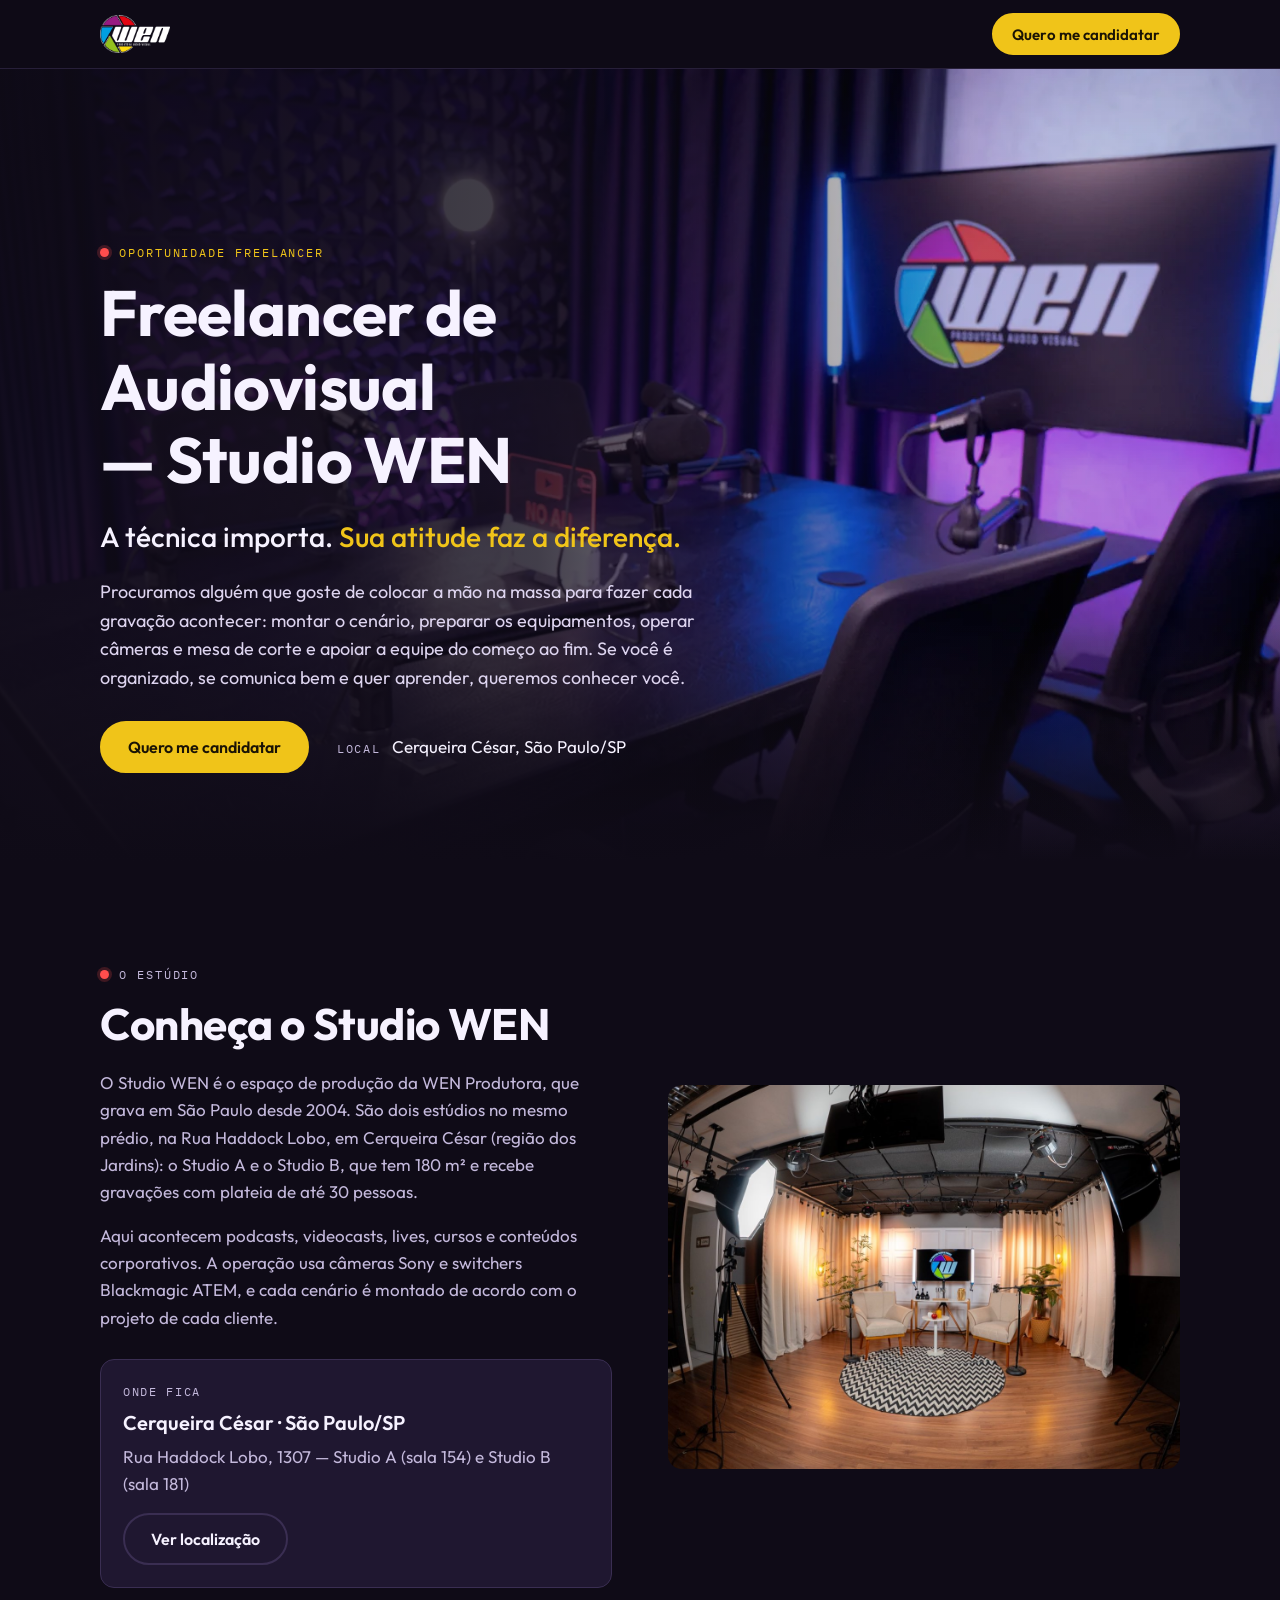
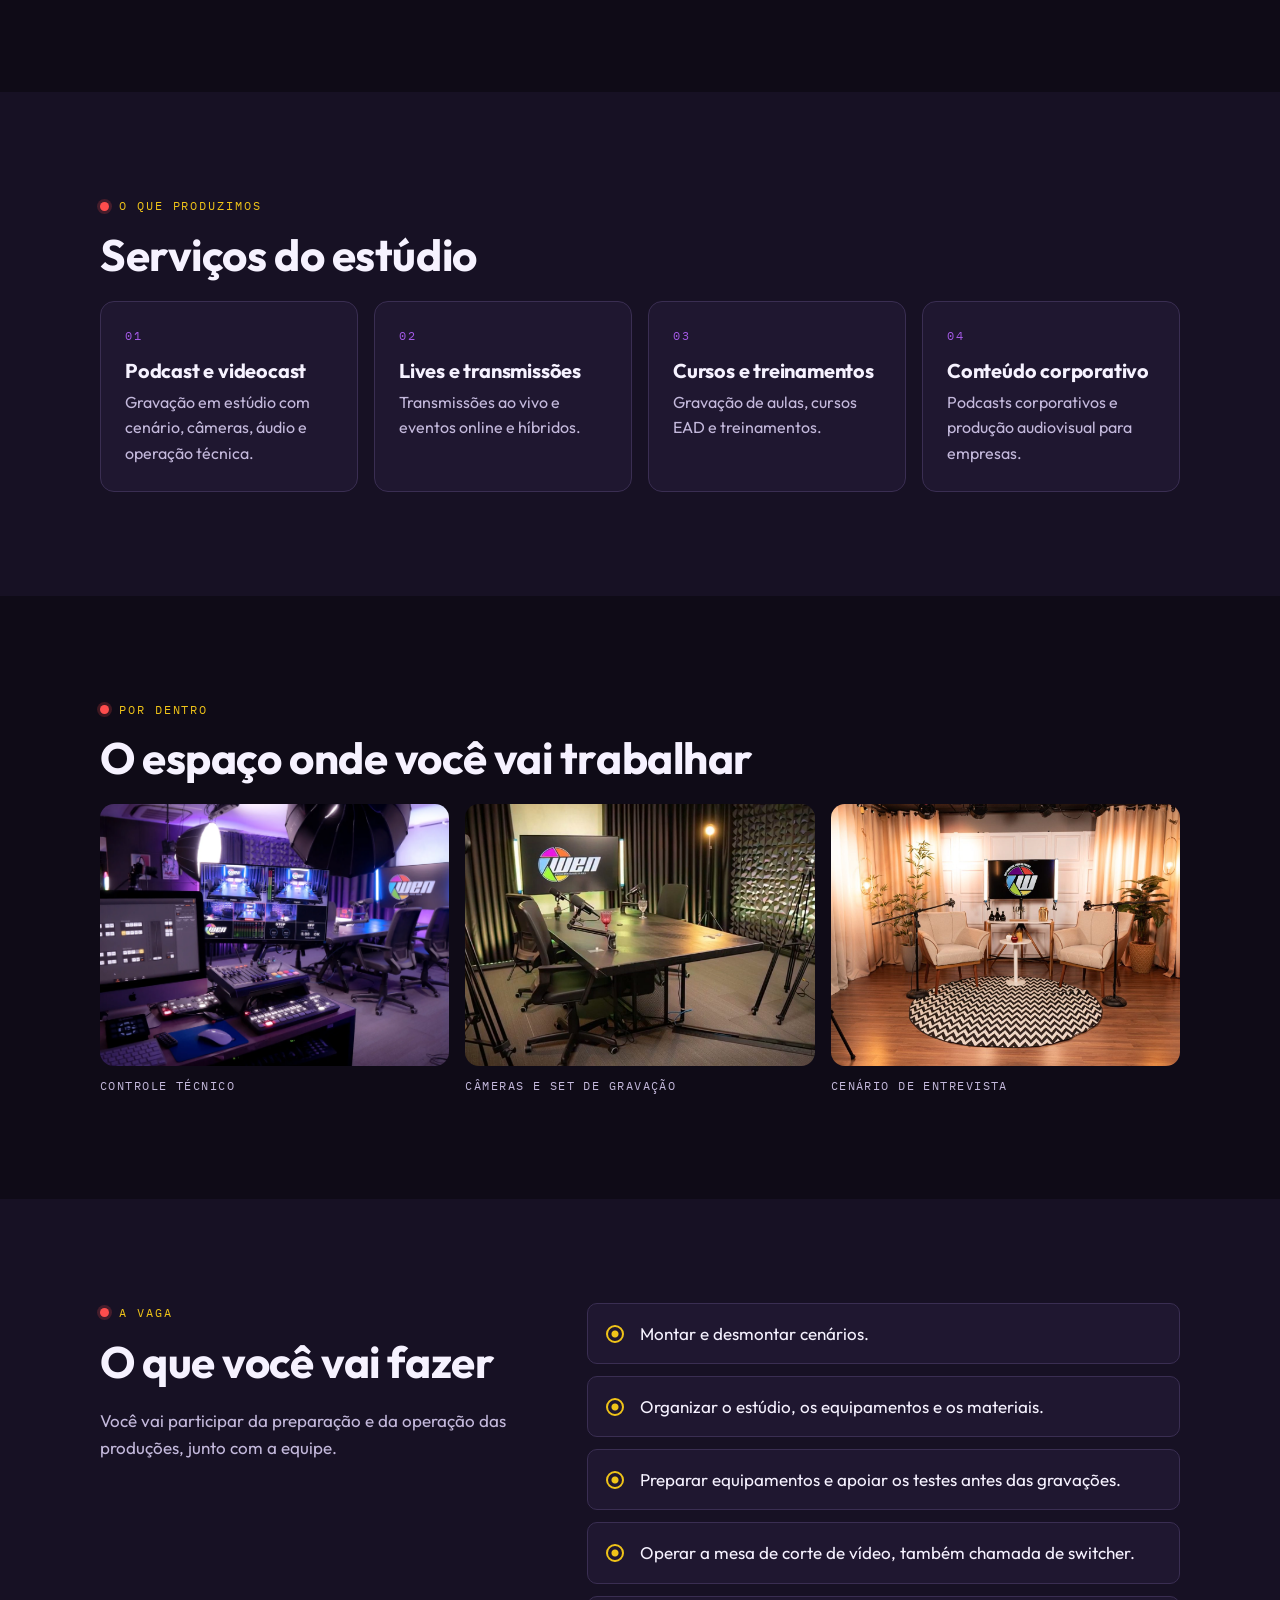
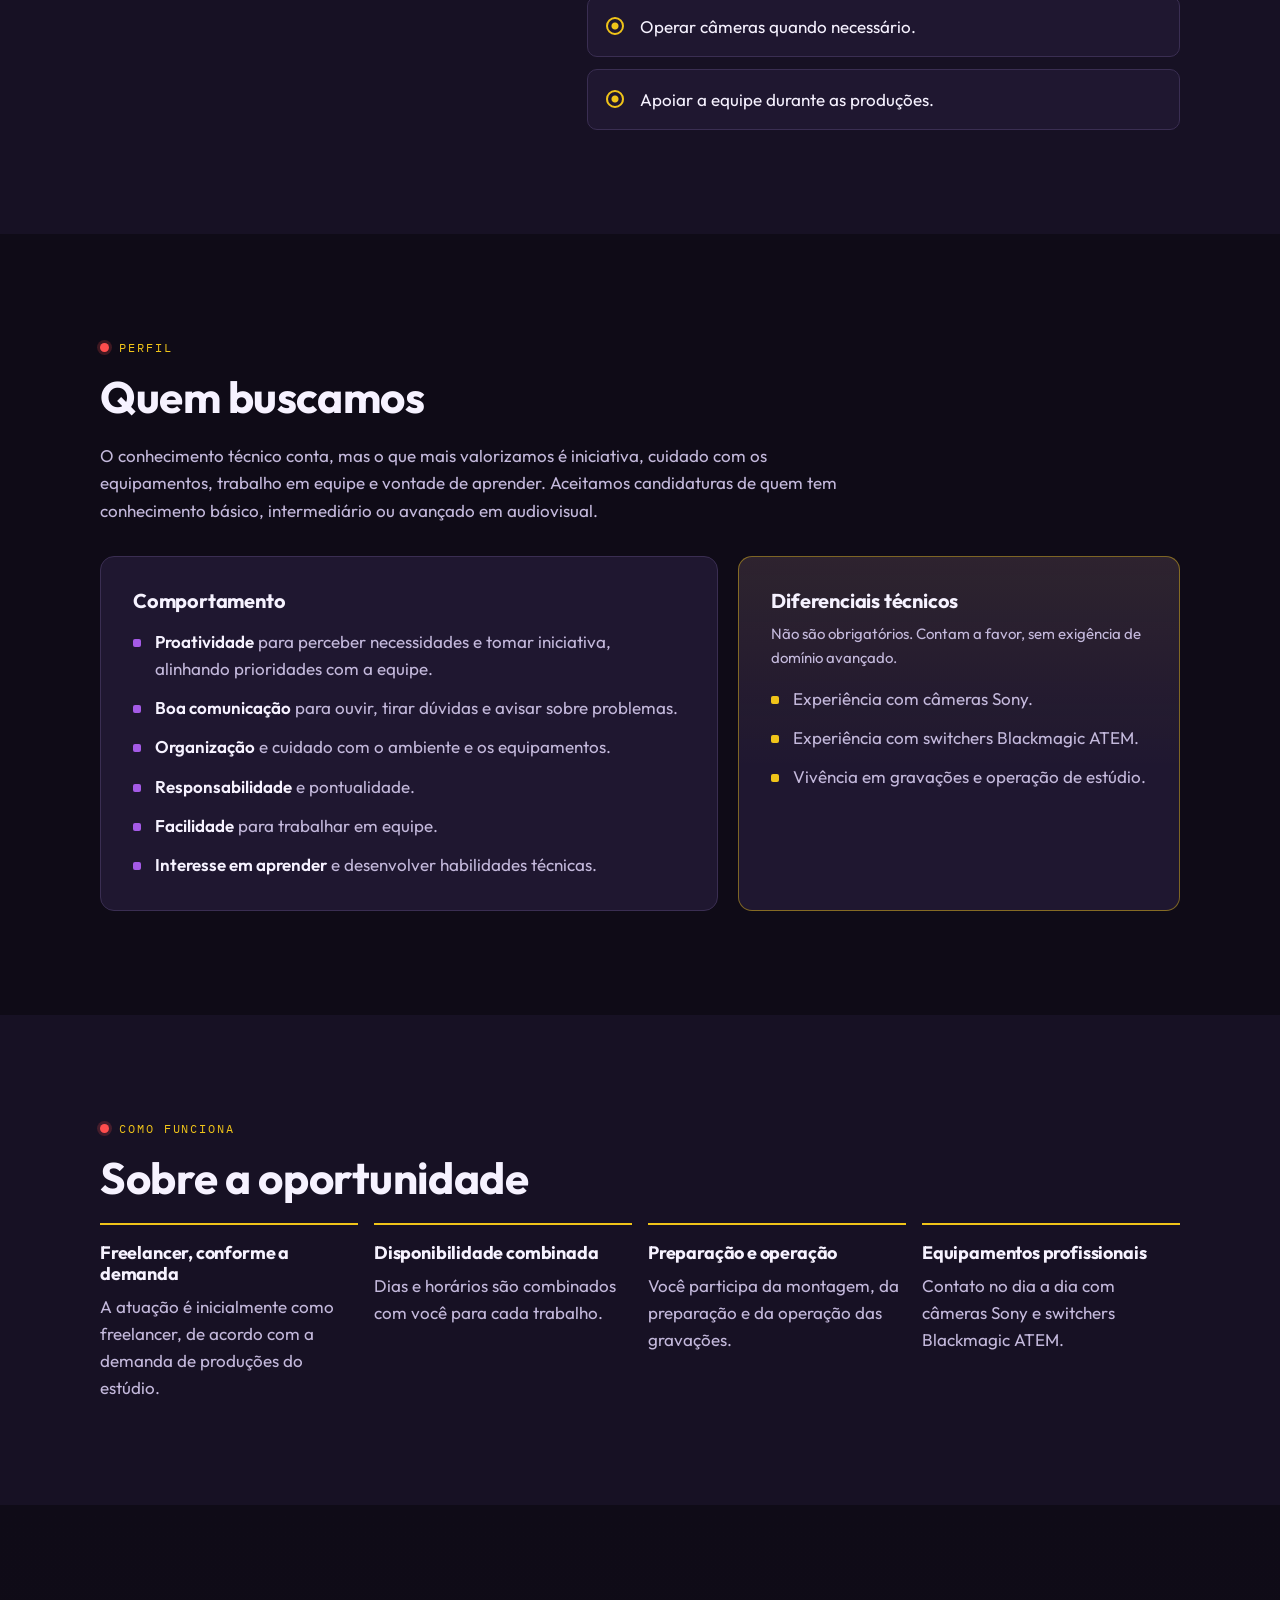
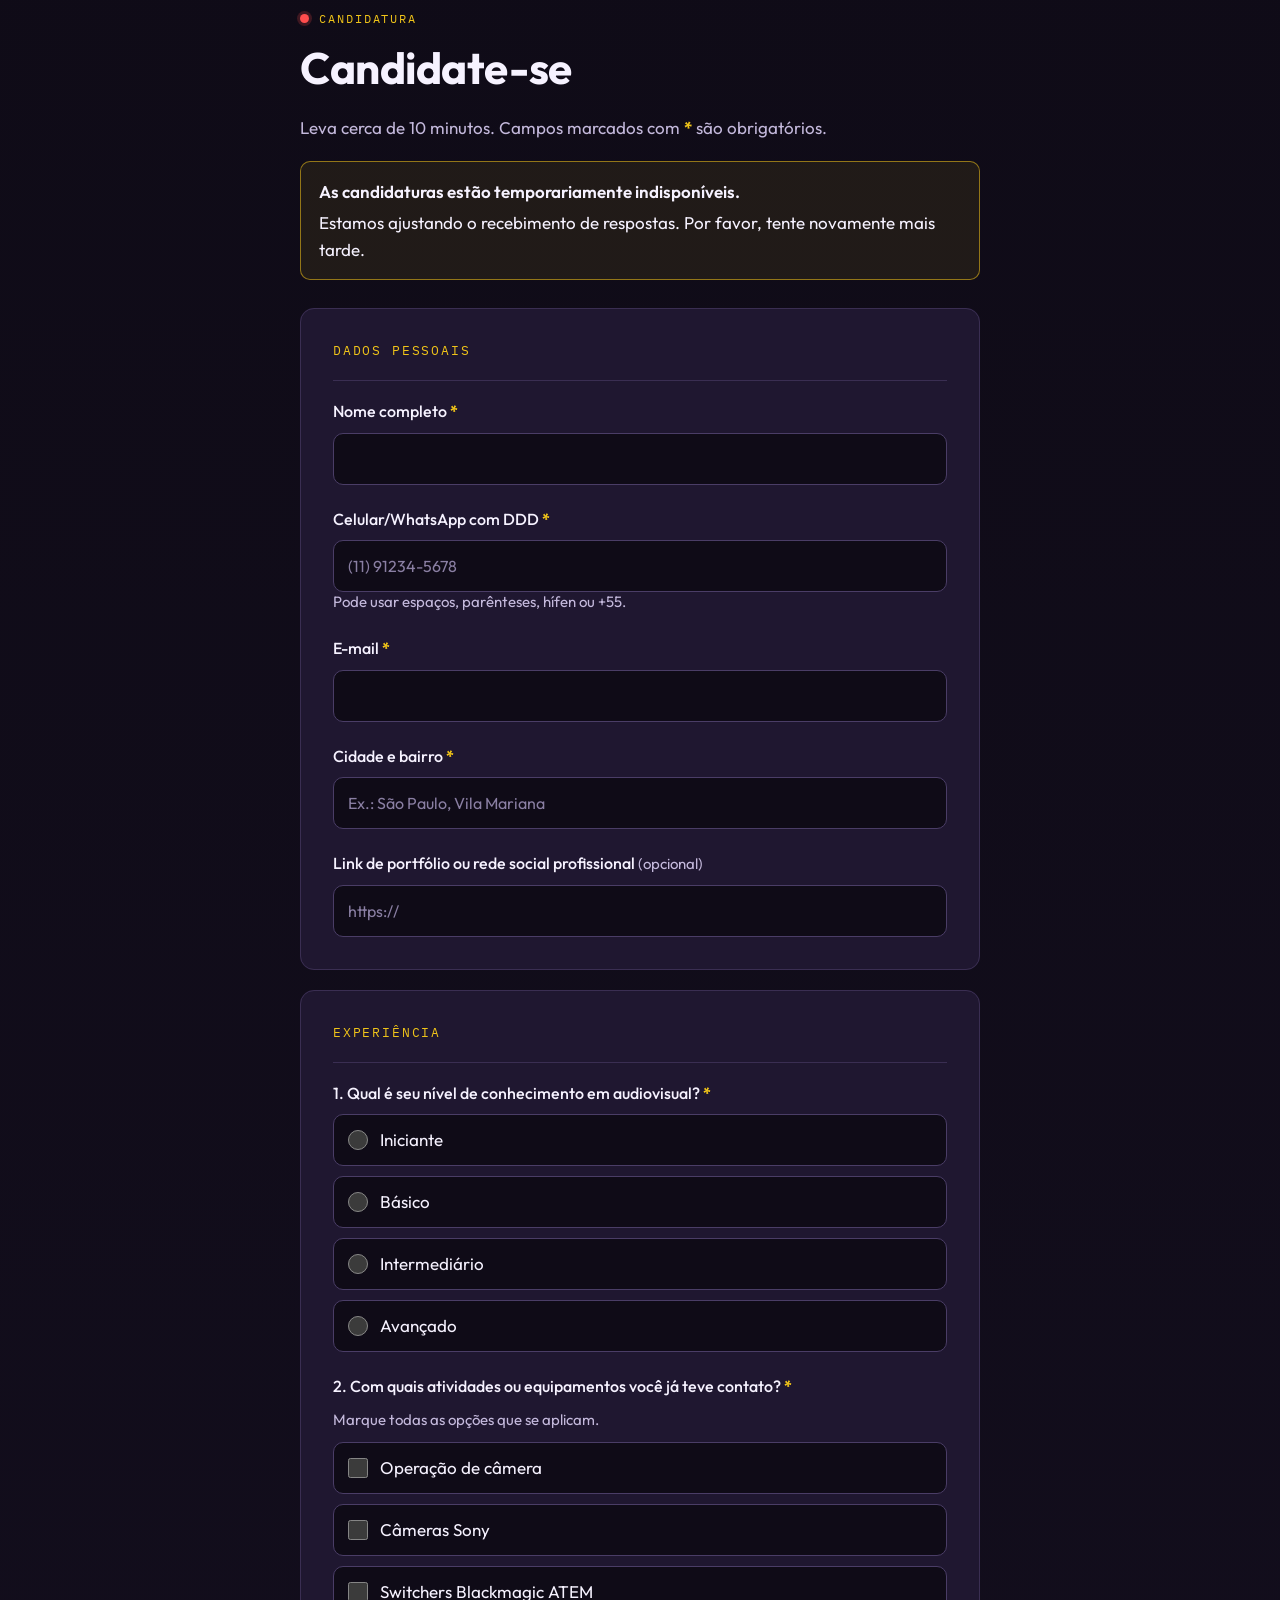
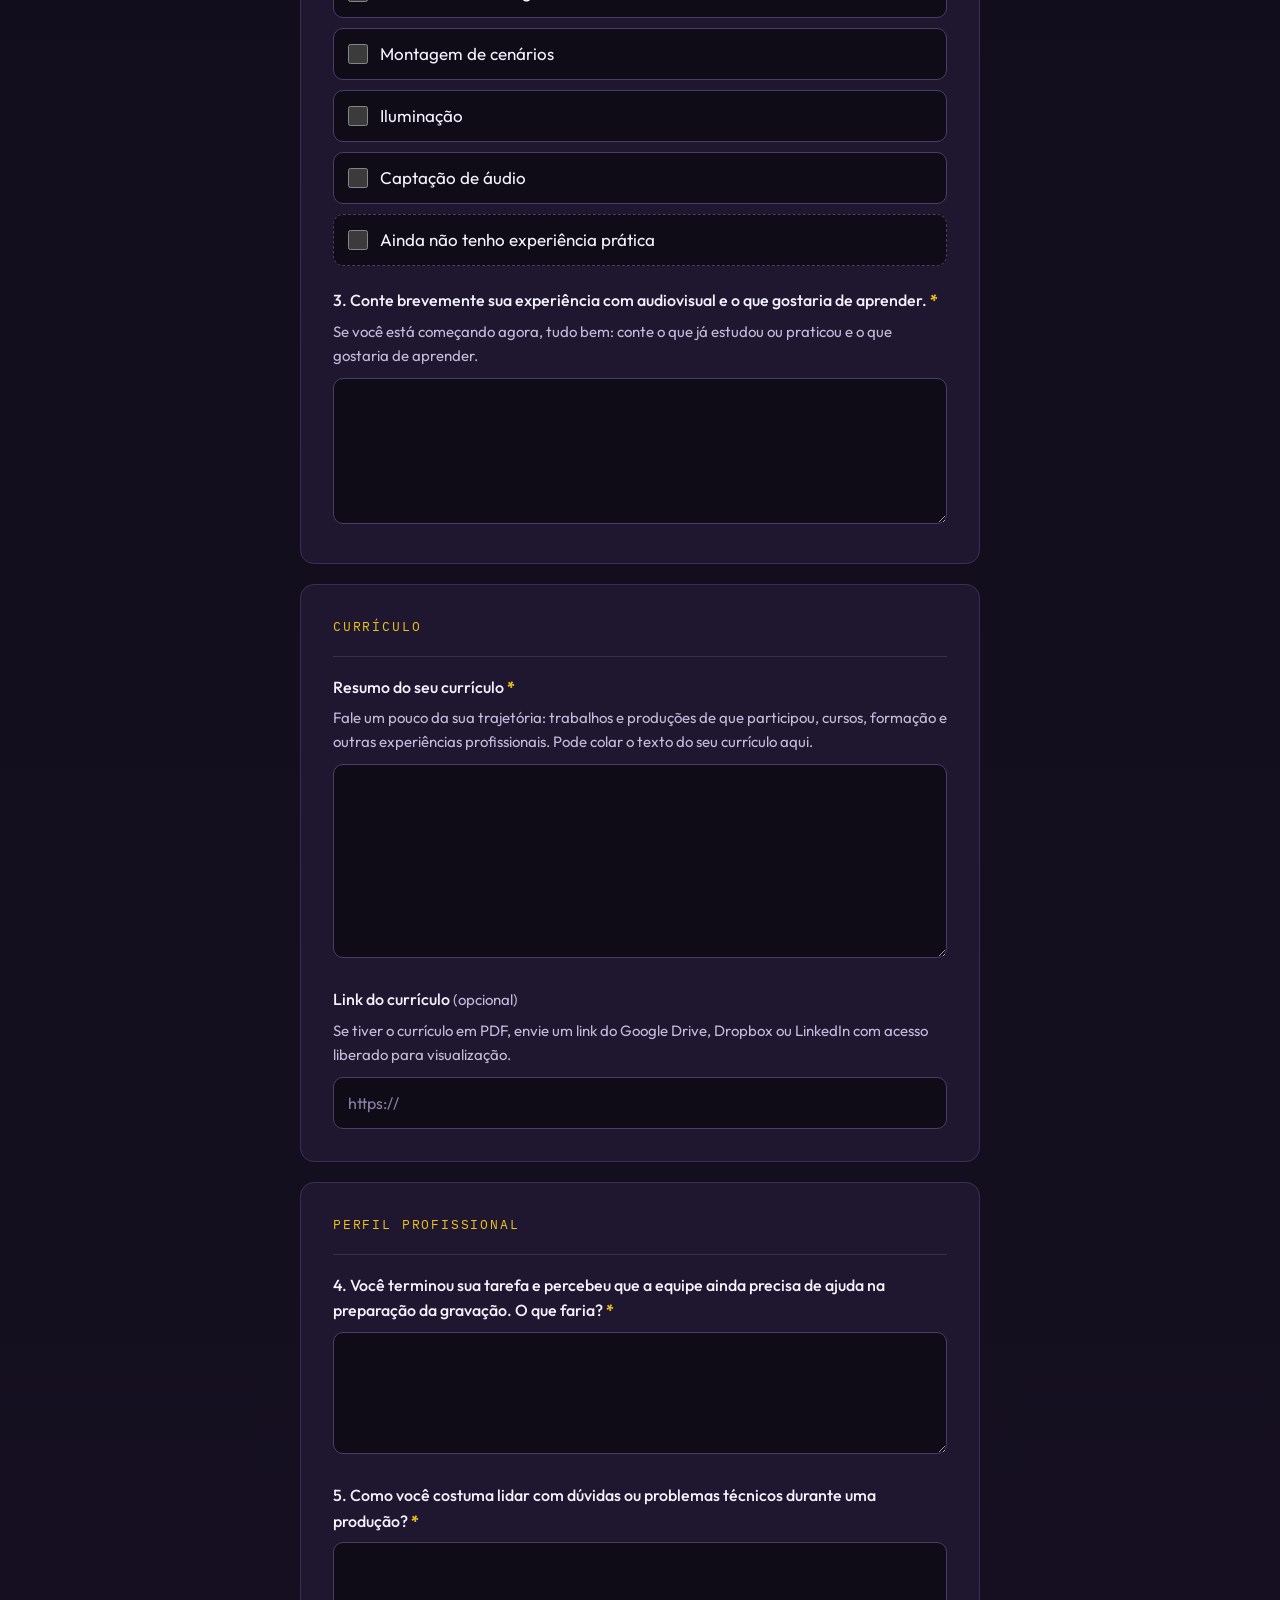
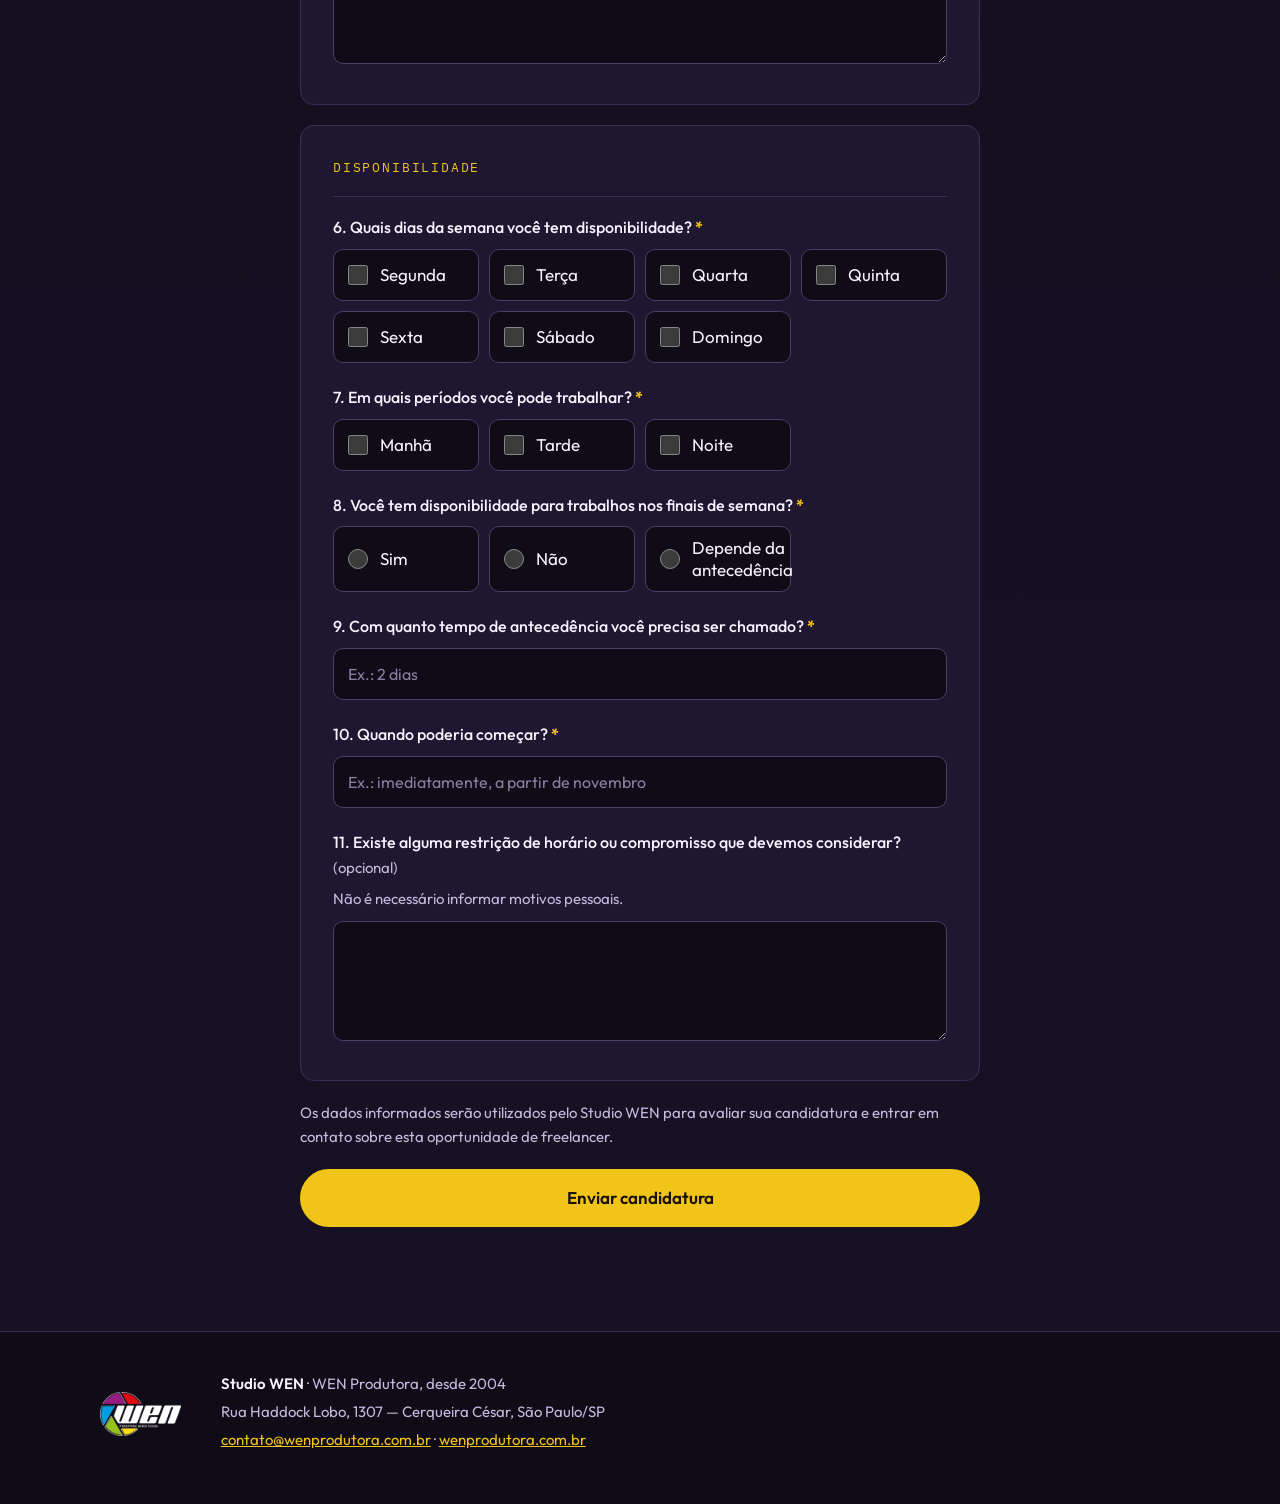
==== index.html @ add9f9d6 "Página de recrutamento — freelancer de audiovisual Studio WEN Co-Authored-By: Claude Opus 5.5 <norep" ====
<!doctype html>
<html lang="pt-BR">
<head>
  <meta charset="utf-8">
  <meta name="viewport" content="width=device-width, initial-scale=1">
  <title>Freelancer de Audiovisual — Studio WEN</title>
  <meta name="description" content="Oportunidade freelancer de audiovisual no Studio WEN, em Cerqueira César, São Paulo. Buscamos uma pessoa proativa, organizada e com vontade de aprender. Candidate-se.">
  <meta name="robots" content="noindex">
  <meta name="theme-color" content="#0f0b17">

  <meta property="og:type" content="website">
  <meta property="og:locale" content="pt_BR">
  <meta property="og:title" content="Freelancer de Audiovisual — Studio WEN">
  <meta property="og:description" content="A técnica importa. Sua atitude faz a diferença. Oportunidade freelancer no Studio WEN, em São Paulo.">
  <meta property="og:image" content="assets/studio-principal.webp">
  <meta name="twitter:card" content="summary_large_image">

  <link rel="icon" type="image/png" href="assets/favicon.png">
  <link rel="preconnect" href="https://fonts.googleapis.com">
  <link rel="preconnect" href="https://fonts.gstatic.com" crossorigin>
  <link rel="stylesheet" href="https://fonts.googleapis.com/css2?family=IBM+Plex+Mono:wght@500&family=Outfit:wght@400;500;600;700&display=swap">
  <link rel="stylesheet" href="styles.css">
</head>
<body>
  <a class="skip-link" href="#candidatura">Pular para o formulário de candidatura</a>

  <header class="site-header">
    <div class="wrap header-inner">
      <a href="#topo" class="brand" aria-label="Studio WEN — início da página">
        <img src="assets/logo-wen.webp" alt="WEN" width="400" height="218">
      </a>
      <a href="#candidatura" class="btn btn-small">Quero me candidatar</a>
    </div>
  </header>

  <main id="topo">
    <!-- 2. ABERTURA -->
    <section class="hero" aria-labelledby="titulo-vaga">
      <figure class="hero-media">
        <img src="assets/studio-principal.webp"
             alt="Cenário de videocast do Studio WEN: mesa escura com microfones em braços articulados, cadeiras, iluminação roxa e o logotipo WEN em uma tela ao fundo"
             width="1600" height="900" fetchpriority="high">
      </figure>
      <div class="wrap hero-content">
        <p class="eyebrow">Oportunidade freelancer</p>
        <h1 id="titulo-vaga">Freelancer de Audiovisual <span class="nowrap">— Studio WEN</span></h1>
        <p class="tagline">A técnica importa. <em>Sua atitude faz a diferença.</em></p>
        <p class="lead">
          Procuramos alguém que goste de colocar a mão na massa para fazer cada gravação acontecer:
          montar o cenário, preparar os equipamentos, operar câmeras e mesa de corte e apoiar a equipe
          do começo ao fim. Se você é organizado, se comunica bem e quer aprender, queremos conhecer você.
        </p>
        <div class="hero-actions">
          <a href="#candidatura" class="btn">Quero me candidatar</a>
          <p class="hero-local">
            <span class="mono">Local</span> Cerqueira César, São Paulo/SP
          </p>
        </div>
      </div>
    </section>

    <!-- 3. CONHEÇA O STUDIO WEN -->
    <section class="section" id="estudio" aria-labelledby="titulo-estudio">
      <div class="wrap split">
        <div class="split-text">
          <p class="eyebrow">O estúdio</p>
          <h2 id="titulo-estudio">Conheça o Studio WEN</h2>
          <p>
            O Studio WEN é o espaço de produção da WEN Produtora, que grava em São Paulo desde 2004.
            São dois estúdios no mesmo prédio, na Rua Haddock Lobo, em Cerqueira César (região dos Jardins):
            o Studio A e o Studio B, que tem 180 m² e recebe gravações com plateia de até 30 pessoas.
          </p>
          <p>
            Aqui acontecem podcasts, videocasts, lives, cursos e conteúdos corporativos. A operação usa
            câmeras Sony e switchers Blackmagic ATEM, e cada cenário é montado de acordo com o projeto
            de cada cliente.
          </p>

          <div class="location" aria-label="Localização">
            <p class="location-title mono">Onde fica</p>
            <p class="location-main">Cerqueira César · São Paulo/SP</p>
            <p class="location-detail">Rua Haddock Lobo, 1307 — Studio A (sala 154) e Studio B (sala 181)</p>
            <a class="btn btn-ghost"
               href="https://www.google.com/maps/place/Wen+Produtora+Studio+de+Podcast/data=!4m7!3m6!1s0x94ce43c6ea6702bb:0x519b357f9fd191a9!8m2!3d-23.5627949!4d-46.6662181!16s%2Fg%2F11f782v5_0!19sChIJuwJn6sZDzpQRqZHRn381m1E"
               target="_blank" rel="noopener noreferrer">
              Ver localização <span class="visually-hidden">(abre o Google Maps em nova aba)</span>
            </a>
          </div>
        </div>
        <figure class="split-media">
          <img src="assets/studio-bastidores.jpg"
               alt="Visão ampla de um set do Studio WEN com cortinas claras, poltronas, tapete, refletores em tripés e câmeras posicionadas ao redor do cenário"
               width="1600" height="900" loading="lazy" decoding="async">
        </figure>
      </div>
    </section>

    <!-- 4. SERVIÇOS -->
    <section class="section section-alt" aria-labelledby="titulo-servicos">
      <div class="wrap">
        <p class="eyebrow">O que produzimos</p>
        <h2 id="titulo-servicos">Serviços do estúdio</h2>
        <ul class="services" role="list">
          <li>
            <span class="service-num mono">01</span>
            <h3>Podcast e videocast</h3>
            <p>Gravação em estúdio com cenário, câmeras, áudio e operação técnica.</p>
          </li>
          <li>
            <span class="service-num mono">02</span>
            <h3>Lives e transmissões</h3>
            <p>Transmissões ao vivo e eventos online e híbridos.</p>
          </li>
          <li>
            <span class="service-num mono">03</span>
            <h3>Cursos e treinamentos</h3>
            <p>Gravação de aulas, cursos EAD e treinamentos.</p>
          </li>
          <li>
            <span class="service-num mono">04</span>
            <h3>Conteúdo corporativo</h3>
            <p>Podcasts corporativos e produção audiovisual para empresas.</p>
          </li>
        </ul>
      </div>
    </section>

    <!-- 5. GALERIA -->
    <section class="section" aria-labelledby="titulo-galeria">
      <div class="wrap">
        <p class="eyebrow">Por dentro</p>
        <h2 id="titulo-galeria">O espaço onde você vai trabalhar</h2>
        <div class="gallery">
          <figure>
            <img src="assets/studio-controle.webp"
                 alt="Mesa de controle técnico com mesa de corte de vídeo, teclado, mouse e monitores exibindo as câmeras do estúdio"
                 width="1600" height="1250" loading="lazy" decoding="async">
            <figcaption>Controle técnico</figcaption>
          </figure>
          <figure>
            <img src="assets/studio-cameras.jpg"
                 alt="Estúdio com paredes escuras, mesa de gravação, microfones e câmeras montadas em tripés"
                 width="1600" height="892" loading="lazy" decoding="async">
            <figcaption>Câmeras e set de gravação</figcaption>
          </figure>
          <figure>
            <img src="assets/studio-cenarios.jpg"
                 alt="Cenário de entrevista com duas poltronas claras, cortinas iluminadas, plantas, tapete circular e microfones em pedestais"
                 width="1600" height="900" loading="lazy" decoding="async">
            <figcaption>Cenário de entrevista</figcaption>
          </figure>
        </div>
      </div>
    </section>

    <!-- 6. ATIVIDADES -->
    <section class="section section-alt" aria-labelledby="titulo-atividades">
      <div class="wrap two-col">
        <div>
          <p class="eyebrow">A vaga</p>
          <h2 id="titulo-atividades">O que você vai fazer</h2>
          <p class="muted">Você vai participar da preparação e da operação das produções, junto com a equipe.</p>
        </div>
        <ul class="checklist" role="list">
          <li>Montar e desmontar cenários.</li>
          <li>Organizar o estúdio, os equipamentos e os materiais.</li>
          <li>Preparar equipamentos e apoiar os testes antes das gravações.</li>
          <li>Operar a mesa de corte de vídeo, também chamada de switcher.</li>
          <li>Operar câmeras quando necessário.</li>
          <li>Apoiar a equipe durante as produções.</li>
        </ul>
      </div>
    </section>

    <!-- 7. PERFIL -->
    <section class="section" aria-labelledby="titulo-perfil">
      <div class="wrap">
        <p class="eyebrow">Perfil</p>
        <h2 id="titulo-perfil">Quem buscamos</h2>
        <p class="lead-small">
          O conhecimento técnico conta, mas o que mais valorizamos é iniciativa, cuidado com os
          equipamentos, trabalho em equipe e vontade de aprender. Aceitamos candidaturas de quem tem
          conhecimento básico, intermediário ou avançado em audiovisual.
        </p>
        <div class="profile-grid">
          <div class="card">
            <h3>Comportamento</h3>
            <ul class="dotlist" role="list">
              <li><strong>Proatividade</strong> para perceber necessidades e tomar iniciativa, alinhando prioridades com a equipe.</li>
              <li><strong>Boa comunicação</strong> para ouvir, tirar dúvidas e avisar sobre problemas.</li>
              <li><strong>Organização</strong> e cuidado com o ambiente e os equipamentos.</li>
              <li><strong>Responsabilidade</strong> e pontualidade.</li>
              <li><strong>Facilidade</strong> para trabalhar em equipe.</li>
              <li><strong>Interesse em aprender</strong> e desenvolver habilidades técnicas.</li>
            </ul>
          </div>
          <div class="card card-accent">
            <h3>Diferenciais técnicos</h3>
            <p class="card-note">Não são obrigatórios. Contam a favor, sem exigência de domínio avançado.</p>
            <ul class="dotlist" role="list">
              <li>Experiência com câmeras Sony.</li>
              <li>Experiência com switchers Blackmagic ATEM.</li>
              <li>Vivência em gravações e operação de estúdio.</li>
            </ul>
          </div>
        </div>
      </div>
    </section>

    <!-- 8. A OPORTUNIDADE -->
    <section class="section section-alt" aria-labelledby="titulo-oportunidade">
      <div class="wrap">
        <p class="eyebrow">Como funciona</p>
        <h2 id="titulo-oportunidade">Sobre a oportunidade</h2>
        <ul class="facts" role="list">
          <li>
            <h3>Freelancer, conforme a demanda</h3>
            <p>A atuação é inicialmente como freelancer, de acordo com a demanda de produções do estúdio.</p>
          </li>
          <li>
            <h3>Disponibilidade combinada</h3>
            <p>Dias e horários são combinados com você para cada trabalho.</p>
          </li>
          <li>
            <h3>Preparação e operação</h3>
            <p>Você participa da montagem, da preparação e da operação das gravações.</p>
          </li>
          <li>
            <h3>Equipamentos profissionais</h3>
            <p>Contato no dia a dia com câmeras Sony e switchers Blackmagic ATEM.</p>
          </li>
        </ul>
      </div>
    </section>

    <!-- 9. FORMULÁRIO -->
    <section class="section form-section" id="candidatura" aria-labelledby="titulo-form" tabindex="-1">
      <div class="wrap wrap-narrow">
        <p class="eyebrow">Candidatura</p>
        <h2 id="titulo-form">Candidate-se</h2>
        <p class="muted">Leva cerca de 10 minutos. Campos marcados com <span class="req" aria-hidden="true">*</span> são obrigatórios.</p>

        <div id="form-indisponivel" class="notice notice-warn" role="status" hidden>
          <strong>As candidaturas estão temporariamente indisponíveis.</strong>
          Estamos ajustando o recebimento de respostas. Por favor, tente novamente mais tarde.
        </div>

        <form id="form-candidatura" novalidate>
          <!-- Proteção contra spam (honeypot): pessoas não veem este campo -->
          <div class="hp" aria-hidden="true">
            <label for="f-website">Deixe este campo em branco</label>
            <input type="text" id="f-website" name="_gotcha" tabindex="-1" autocomplete="off">
          </div>

          <!-- Dados pessoais -->
          <fieldset class="form-block">
            <legend>Dados pessoais</legend>

            <div class="field">
              <label for="f-nome">Nome completo <span class="req" aria-hidden="true">*</span></label>
              <input id="f-nome" name="nome" type="text" autocomplete="name" autocapitalize="words" required maxlength="120" aria-describedby="f-nome-erro">
              <p class="error" id="f-nome-erro"></p>
            </div>

            <div class="field">
              <label for="f-celular">Celular/WhatsApp com DDD <span class="req" aria-hidden="true">*</span></label>
              <input id="f-celular" name="celular" type="tel" inputmode="tel" autocomplete="tel" required maxlength="25" placeholder="(11) 91234-5678" aria-describedby="f-celular-dica f-celular-erro">
              <p class="hint" id="f-celular-dica">Pode usar espaços, parênteses, hífen ou +55.</p>
              <p class="error" id="f-celular-erro"></p>
            </div>

            <div class="field">
              <label for="f-email">E-mail <span class="req" aria-hidden="true">*</span></label>
              <input id="f-email" name="email" type="email" inputmode="email" autocomplete="email" autocapitalize="off" spellcheck="false" required maxlength="160" aria-describedby="f-email-erro">
              <p class="error" id="f-email-erro"></p>
            </div>

            <div class="field">
              <label for="f-local">Cidade e bairro <span class="req" aria-hidden="true">*</span></label>
              <input id="f-local" name="cidade_bairro" type="text" autocomplete="address-level2" required maxlength="120" placeholder="Ex.: São Paulo, Vila Mariana" aria-describedby="f-local-erro">
              <p class="error" id="f-local-erro"></p>
            </div>

            <div class="field">
              <label for="f-portfolio">Link de portfólio ou rede social profissional <span class="opt">(opcional)</span></label>
              <input id="f-portfolio" name="portfolio" type="url" inputmode="url" autocomplete="url" autocapitalize="off" spellcheck="false" maxlength="300" placeholder="https://" aria-describedby="f-portfolio-erro">
              <p class="error" id="f-portfolio-erro"></p>
            </div>
          </fieldset>

          <!-- Experiência -->
          <fieldset class="form-block">
            <legend>Experiência</legend>

            <fieldset class="field group" id="g-nivel" aria-describedby="g-nivel-erro">
              <legend>1. Qual é seu nível de conhecimento em audiovisual? <span class="req" aria-hidden="true">*</span></legend>
              <div class="options">
                <label class="option"><input type="radio" name="nivel" value="Iniciante" required> Iniciante</label>
                <label class="option"><input type="radio" name="nivel" value="Básico"> Básico</label>
                <label class="option"><input type="radio" name="nivel" value="Intermediário"> Intermediário</label>
                <label class="option"><input type="radio" name="nivel" value="Avançado"> Avançado</label>
              </div>
              <p class="error" id="g-nivel-erro"></p>
            </fieldset>

            <fieldset class="field group" id="g-contato" aria-describedby="g-contato-dica g-contato-erro">
              <legend>2. Com quais atividades ou equipamentos você já teve contato? <span class="req" aria-hidden="true">*</span></legend>
              <p class="hint" id="g-contato-dica">Marque todas as opções que se aplicam.</p>
              <div class="options">
                <label class="option"><input type="checkbox" name="contato" value="Operação de câmera"> Operação de câmera</label>
                <label class="option"><input type="checkbox" name="contato" value="Câmeras Sony"> Câmeras Sony</label>
                <label class="option"><input type="checkbox" name="contato" value="Switchers Blackmagic ATEM"> Switchers Blackmagic ATEM</label>
                <label class="option"><input type="checkbox" name="contato" value="Montagem de cenários"> Montagem de cenários</label>
                <label class="option"><input type="checkbox" name="contato" value="Iluminação"> Iluminação</label>
                <label class="option"><input type="checkbox" name="contato" value="Captação de áudio"> Captação de áudio</label>
                <label class="option option-exclusive"><input type="checkbox" name="contato" value="Ainda não tenho experiência prática" data-exclusive> Ainda não tenho experiência prática</label>
              </div>
              <p class="error" id="g-contato-erro"></p>
            </fieldset>

            <div class="field">
              <label for="f-experiencia">3. Conte brevemente sua experiência com audiovisual e o que gostaria de aprender. <span class="req" aria-hidden="true">*</span></label>
              <p class="hint" id="f-experiencia-dica">Se você está começando agora, tudo bem: conte o que já estudou ou praticou e o que gostaria de aprender.</p>
              <textarea id="f-experiencia" name="experiencia" rows="5" required maxlength="2000" aria-describedby="f-experiencia-dica f-experiencia-erro"></textarea>
              <p class="error" id="f-experiencia-erro"></p>
            </div>
          </fieldset>

          <!-- Currículo -->
          <fieldset class="form-block">
            <legend>Currículo</legend>

            <div class="field">
              <label for="f-curriculo">Resumo do seu currículo <span class="req" aria-hidden="true">*</span></label>
              <p class="hint" id="f-curriculo-dica">Fale um pouco da sua trajetória: trabalhos e produções de que participou, cursos, formação e outras experiências profissionais. Pode colar o texto do seu currículo aqui.</p>
              <textarea id="f-curriculo" name="curriculo" rows="7" required maxlength="5000" aria-describedby="f-curriculo-dica f-curriculo-erro"></textarea>
              <p class="error" id="f-curriculo-erro"></p>
            </div>

            <div class="field">
              <label for="f-curriculo-link">Link do currículo <span class="opt">(opcional)</span></label>
              <p class="hint" id="f-curriculo-link-dica">Se tiver o currículo em PDF, envie um link do Google Drive, Dropbox ou LinkedIn com acesso liberado para visualização.</p>
              <input id="f-curriculo-link" name="curriculo_link" type="url" inputmode="url" autocapitalize="off" spellcheck="false" maxlength="300" placeholder="https://" aria-describedby="f-curriculo-link-dica f-curriculo-link-erro">
              <p class="error" id="f-curriculo-link-erro"></p>
            </div>
          </fieldset>

          <!-- Perfil profissional -->
          <fieldset class="form-block">
            <legend>Perfil profissional</legend>

            <div class="field">
              <label for="f-situacao">4. Você terminou sua tarefa e percebeu que a equipe ainda precisa de ajuda na preparação da gravação. O que faria? <span class="req" aria-hidden="true">*</span></label>
              <textarea id="f-situacao" name="situacao_equipe" rows="4" required maxlength="2000" aria-describedby="f-situacao-erro"></textarea>
              <p class="error" id="f-situacao-erro"></p>
            </div>

            <div class="field">
              <label for="f-problemas">5. Como você costuma lidar com dúvidas ou problemas técnicos durante uma produção? <span class="req" aria-hidden="true">*</span></label>
              <textarea id="f-problemas" name="problemas_tecnicos" rows="4" required maxlength="2000" aria-describedby="f-problemas-erro"></textarea>
              <p class="error" id="f-problemas-erro"></p>
            </div>
          </fieldset>

          <!-- Disponibilidade -->
          <fieldset class="form-block">
            <legend>Disponibilidade</legend>

            <fieldset class="field group" id="g-dias" aria-describedby="g-dias-erro">
              <legend>6. Quais dias da semana você tem disponibilidade? <span class="req" aria-hidden="true">*</span></legend>
              <div class="options options-inline">
                <label class="option"><input type="checkbox" name="dias" value="Segunda"> Segunda</label>
                <label class="option"><input type="checkbox" name="dias" value="Terça"> Terça</label>
                <label class="option"><input type="checkbox" name="dias" value="Quarta"> Quarta</label>
                <label class="option"><input type="checkbox" name="dias" value="Quinta"> Quinta</label>
                <label class="option"><input type="checkbox" name="dias" value="Sexta"> Sexta</label>
                <label class="option"><input type="checkbox" name="dias" value="Sábado"> Sábado</label>
                <label class="option"><input type="checkbox" name="dias" value="Domingo"> Domingo</label>
              </div>
              <p class="error" id="g-dias-erro"></p>
            </fieldset>

            <fieldset class="field group" id="g-periodos" aria-describedby="g-periodos-erro">
              <legend>7. Em quais períodos você pode trabalhar? <span class="req" aria-hidden="true">*</span></legend>
              <div class="options options-inline">
                <label class="option"><input type="checkbox" name="periodos" value="Manhã"> Manhã</label>
                <label class="option"><input type="checkbox" name="periodos" value="Tarde"> Tarde</label>
                <label class="option"><input type="checkbox" name="periodos" value="Noite"> Noite</label>
              </div>
              <p class="error" id="g-periodos-erro"></p>
            </fieldset>

            <fieldset class="field group" id="g-fds" aria-describedby="g-fds-erro">
              <legend>8. Você tem disponibilidade para trabalhos nos finais de semana? <span class="req" aria-hidden="true">*</span></legend>
              <div class="options options-inline">
                <label class="option"><input type="radio" name="fim_de_semana" value="Sim" required> Sim</label>
                <label class="option"><input type="radio" name="fim_de_semana" value="Não"> Não</label>
                <label class="option"><input type="radio" name="fim_de_semana" value="Depende da antecedência"> Depende da antecedência</label>
              </div>
              <p class="error" id="g-fds-erro"></p>
            </fieldset>

            <div class="field">
              <label for="f-antecedencia">9. Com quanto tempo de antecedência você precisa ser chamado? <span class="req" aria-hidden="true">*</span></label>
              <input id="f-antecedencia" name="antecedencia" type="text" required maxlength="120" placeholder="Ex.: 2 dias" aria-describedby="f-antecedencia-erro">
              <p class="error" id="f-antecedencia-erro"></p>
            </div>

            <div class="field">
              <label for="f-inicio">10. Quando poderia começar? <span class="req" aria-hidden="true">*</span></label>
              <input id="f-inicio" name="inicio" type="text" required maxlength="120" placeholder="Ex.: imediatamente, a partir de novembro" aria-describedby="f-inicio-erro">
              <p class="error" id="f-inicio-erro"></p>
            </div>

            <div class="field">
              <label for="f-restricoes">11. Existe alguma restrição de horário ou compromisso que devemos considerar? <span class="opt">(opcional)</span></label>
              <p class="hint" id="f-restricoes-dica">Não é necessário informar motivos pessoais.</p>
              <textarea id="f-restricoes" name="restricoes" rows="3" maxlength="1000" aria-describedby="f-restricoes-dica"></textarea>
            </div>
          </fieldset>

          <p class="privacy">
            Os dados informados serão utilizados pelo Studio WEN para avaliar sua candidatura e entrar em
            contato sobre esta oportunidade de freelancer.
          </p>

          <div id="form-status" class="notice" role="alert" hidden></div>

          <button type="submit" class="btn btn-block" id="btn-enviar">Enviar candidatura</button>
        </form>

        <div id="form-sucesso" class="success" tabindex="-1" hidden>
          <h3>Candidatura enviada!</h3>
          <p>Obrigado pelo interesse em fazer parte das produções do Studio WEN. Entraremos em contato caso seu perfil seja selecionado.</p>
        </div>
      </div>
    </section>
  </main>

  <!-- 10. RODAPÉ -->
  <footer class="site-footer">
    <div class="wrap footer-inner">
      <img src="assets/logo-wen.webp" alt="WEN" width="400" height="218" loading="lazy" class="footer-logo">
      <div class="footer-text">
        <p><strong>Studio WEN</strong> · WEN Produtora, desde 2004</p>
        <p>Rua Haddock Lobo, 1307 — Cerqueira César, São Paulo/SP</p>
        <p>
          <a href="mailto:contato@wenprodutora.com.br">contato@wenprodutora.com.br</a>
          · <a href="https://wenprodutora.com.br" target="_blank" rel="noopener noreferrer">wenprodutora.com.br</a>
        </p>
      </div>
    </div>
  </footer>

  <script src="script.js" defer></script>
</body>
</html>
---- styles.css ----
/* Studio WEN — página de recrutamento
   Cores derivadas da identidade WEN: fundo roxo quase-preto, roxo de sinal e âmbar de destaque. */

:root {
  --bg: #0f0b17;
  --bg-alt: #171124;
  --surface: #1f1730;
  --surface-2: #281e3d;
  --line: #3a2e52;
  --text: #f6f2ff;
  --text-muted: #c4b9dc;
  --accent: #f0c419;      /* âmbar */
  --accent-ink: #1a1305;
  --signal: #a45ae6;      /* roxo de sinal, clareado para contraste em fundo escuro */
  --error: #ff8f8f;
  --success: #8fe3a8;
  --focus: #f0c419;

  --radius: 14px;
  --radius-sm: 10px;
  --gutter: clamp(16px, 4vw, 40px);
  --font: "Outfit", system-ui, -apple-system, "Segoe UI", Roboto, sans-serif;
  color-scheme: dark;
  --mono: "IBM Plex Mono", ui-monospace, "SFMono-Regular", Menlo, monospace;
}

*,
*::before,
*::after { box-sizing: border-box; }

html { scroll-behavior: smooth; -webkit-text-size-adjust: 100%; }
@media (prefers-reduced-motion: reduce) {
  html { scroll-behavior: auto; }
  *, *::before, *::after { transition: none !important; animation: none !important; }
}

body {
  margin: 0;
  background: var(--bg);
  color: var(--text);
  font-family: var(--font);
  font-size: 1.0625rem;
  line-height: 1.6;
  overflow-x: hidden;
}

img { display: block; max-width: 100%; height: auto; }
figure { margin: 0; }
h1, h2, h3 { line-height: 1.15; margin: 0; font-weight: 700; letter-spacing: -0.01em; }
p { margin: 0 0 1em; }
a { color: var(--accent); }
a:hover { color: #ffd84a; }
strong { font-weight: 600; }

:focus-visible {
  outline: 3px solid var(--focus);
  outline-offset: 3px;
  border-radius: 4px;
}

.visually-hidden {
  position: absolute !important;
  width: 1px; height: 1px;
  margin: -1px; padding: 0; border: 0;
  overflow: hidden; clip: rect(0 0 0 0); white-space: nowrap;
}

.skip-link {
  position: absolute; left: 16px; top: -100px; z-index: 100;
  background: var(--accent); color: var(--accent-ink);
  padding: 10px 16px; border-radius: var(--radius-sm); font-weight: 600; text-decoration: none;
}
.skip-link:focus { top: 12px; }

.wrap { width: 100%; max-width: 1160px; margin: 0 auto; padding: 0 var(--gutter); }
.wrap-narrow { max-width: 760px; }
.mono { font-family: var(--mono); font-size: 0.75rem; letter-spacing: 0.14em; text-transform: uppercase; }
.muted { color: var(--text-muted); }
.nowrap { white-space: nowrap; }

.eyebrow {
  font-family: var(--mono);
  font-size: 0.75rem;
  letter-spacing: 0.16em;
  text-transform: uppercase;
  color: var(--accent);
  margin-bottom: 0.9rem;
  display: flex; align-items: center; gap: 10px;
}
.eyebrow::before {
  content: ""; width: 9px; height: 9px; border-radius: 50%;
  background: #ff4d4d; box-shadow: 0 0 0 3px rgba(255, 77, 77, 0.2);
  flex: none;
}

/* ---------- Botões ---------- */
.btn {
  display: inline-flex; align-items: center; justify-content: center; gap: 8px;
  min-height: 52px; padding: 0 26px;
  border: 2px solid var(--accent); border-radius: 999px;
  background: var(--accent); color: var(--accent-ink);
  font: 600 1rem/1 var(--font); text-decoration: none; cursor: pointer;
  transition: background-color .15s, color .15s, transform .15s;
}
.btn:hover { background: #ffd84a; border-color: #ffd84a; color: var(--accent-ink); }
.btn:active { transform: translateY(1px); }
.btn[disabled], .btn[aria-disabled="true"] { opacity: .65; cursor: progress; }
.btn-small { min-height: 42px; padding: 0 18px; font-size: 0.9375rem; }
.btn-ghost { background: transparent; color: var(--text); border-color: var(--line); }
.btn-ghost:hover { background: var(--surface-2); color: var(--text); border-color: var(--accent); }
.btn-block { width: 100%; min-height: 58px; font-size: 1.0625rem; }

/* ---------- Cabeçalho ---------- */
.site-header {
  position: sticky; top: 0; z-index: 50;
  background: rgba(15, 11, 23, 0.92);
  backdrop-filter: blur(8px); -webkit-backdrop-filter: blur(8px);
  border-bottom: 1px solid rgba(58, 46, 82, 0.6);
}
.header-inner { display: flex; align-items: center; justify-content: space-between; gap: 16px; min-height: 68px; }
.brand img { width: auto; height: 38px; }

/* ---------- Abertura ---------- */
.hero { position: relative; }
.hero-media img {
  width: 100%;
  aspect-ratio: 16 / 9;
  object-fit: cover;
  object-position: center 45%;
}
.hero-content { padding-top: 32px; padding-bottom: 56px; }
.hero h1 { font-size: clamp(2rem, 7vw, 4rem); max-width: 16ch; }
.tagline { font-size: clamp(1.25rem, 3.4vw, 1.75rem); font-weight: 500; margin: 18px 0 18px; }
.tagline em { font-style: normal; color: var(--accent); }
.lead { color: var(--text-muted); max-width: 60ch; font-size: 1.125rem; }
.hero-actions { display: flex; flex-wrap: wrap; align-items: center; gap: 16px 28px; margin-top: 28px; }
.hero-local { margin: 0; color: var(--text); }
.hero-local .mono { color: var(--text-muted); margin-right: 8px; }

@media (min-width: 900px) {
  .hero { min-height: min(88vh, 820px); display: flex; align-items: flex-end; }
  .hero-media { position: absolute; inset: 0; }
  .hero-media img { height: 100%; aspect-ratio: auto; }
  .hero-media::after {
    content: ""; position: absolute; inset: 0;
    background:
      linear-gradient(90deg, rgba(15,11,23,.94) 0%, rgba(15,11,23,.78) 42%, rgba(15,11,23,.15) 75%),
      linear-gradient(0deg, rgba(15,11,23,1) 0%, rgba(15,11,23,0) 30%);
  }
  .hero-content { position: relative; padding-top: 120px; padding-bottom: 88px; }
  .hero h1, .tagline, .lead { max-width: 620px; }
  .lead { color: #ddd4ef; }
}

/* ---------- Seções ---------- */
.section { padding: clamp(56px, 9vw, 104px) 0; scroll-margin-top: 56px; }
input, textarea, .group { scroll-margin-top: 110px; }
.section-alt { background: var(--bg-alt); }
.section h2 { font-size: clamp(1.75rem, 4.6vw, 2.75rem); margin-bottom: 20px; }
.lead-small { color: var(--text-muted); max-width: 70ch; margin-bottom: 32px; }

.split { display: grid; gap: 32px; align-items: center; }
.split-text p { color: var(--text-muted); max-width: 60ch; }
.split-media img { border-radius: var(--radius); width: 100%; aspect-ratio: 4 / 3; object-fit: cover; }
@media (min-width: 900px) {
  .split { grid-template-columns: 1fr 1fr; gap: 56px; }
}

.location {
  margin-top: 28px; padding: 22px;
  border: 1px solid var(--line); border-radius: var(--radius);
  background: var(--surface);
}
.location-title { color: var(--accent); margin-bottom: 6px; }
.location-main { font-size: 1.25rem; font-weight: 600; color: var(--text) !important; margin-bottom: 4px; }
.location-detail { color: var(--text-muted); margin-bottom: 16px; }

/* Serviços */
.services {
  list-style: none; margin: 12px 0 0; padding: 0;
  display: grid; gap: 16px;
  grid-template-columns: repeat(auto-fit, minmax(min(100%, 230px), 1fr));
}
.services li {
  background: var(--surface); border: 1px solid var(--line);
  border-radius: var(--radius); padding: 24px;
}
.service-num { color: var(--signal); display: block; margin-bottom: 14px; }
.services h3 { font-size: 1.25rem; margin-bottom: 8px; }
.services p { color: var(--text-muted); margin: 0; font-size: 1rem; }

/* Galeria */
.gallery { display: grid; gap: 16px; margin-top: 12px; }
.gallery img { width: 100%; aspect-ratio: 4 / 3; object-fit: cover; border-radius: var(--radius); }
.gallery figcaption { margin-top: 10px; font-family: var(--mono); font-size: 0.75rem; letter-spacing: .12em; text-transform: uppercase; color: var(--text-muted); }
@media (min-width: 700px) { .gallery { grid-template-columns: repeat(3, 1fr); } }

/* Atividades */
.two-col { display: grid; gap: 28px; }
@media (min-width: 900px) { .two-col { grid-template-columns: 5fr 7fr; gap: 64px; } }
.checklist { list-style: none; margin: 0; padding: 0; display: grid; gap: 12px; }
.checklist li {
  position: relative; padding: 16px 18px 16px 52px;
  background: var(--surface); border: 1px solid var(--line); border-radius: var(--radius-sm);
}
.checklist li::before {
  content: ""; position: absolute; left: 18px; top: 50%;
  width: 18px; height: 18px; margin-top: -9px; border-radius: 50%;
  border: 2px solid var(--accent);
  background: radial-gradient(circle, var(--accent) 0 3px, transparent 4px);
}

/* Perfil */
.profile-grid { display: grid; gap: 20px; }
@media (min-width: 900px) { .profile-grid { grid-template-columns: 7fr 5fr; } }
.card { background: var(--surface); border: 1px solid var(--line); border-radius: var(--radius); padding: clamp(22px, 4vw, 32px); }
.card h3 { font-size: 1.25rem; margin-bottom: 16px; }
.card-accent { border-color: rgba(240, 196, 25, 0.45); background: linear-gradient(180deg, rgba(240,196,25,.07), rgba(240,196,25,0) 60%), var(--surface); }
.card-note { color: var(--text-muted); font-size: 0.9375rem; margin-top: -6px; }
.dotlist { list-style: none; margin: 0; padding: 0; display: grid; gap: 12px; }
.dotlist li { position: relative; padding-left: 22px; color: var(--text-muted); }
.dotlist li strong { color: var(--text); }
.dotlist li::before { content: ""; position: absolute; left: 0; top: .65em; width: 8px; height: 8px; border-radius: 2px; background: var(--signal); }
.card-accent .dotlist li::before { background: var(--accent); }

/* Oportunidade */
.facts {
  list-style: none; margin: 12px 0 0; padding: 0; display: grid; gap: 16px;
  grid-template-columns: repeat(auto-fit, minmax(min(100%, 240px), 1fr));
}
.facts li { border-top: 2px solid var(--accent); padding-top: 18px; }
.facts h3 { font-size: 1.125rem; margin-bottom: 8px; }
.facts p { color: var(--text-muted); margin: 0; }

/* ---------- Formulário ---------- */
.form-section { background: linear-gradient(180deg, var(--bg) 0%, var(--bg-alt) 100%); }
.form-section:focus { outline: none; }

form { margin-top: 28px; }
fieldset { border: 0; margin: 0; padding: 0; min-width: 0; }

.form-block {
  background: var(--surface); border: 1px solid var(--line); border-radius: var(--radius);
  padding: clamp(20px, 4vw, 32px); margin-bottom: 20px;
}
.form-block > legend {
  float: left; width: 100%;
  font-family: var(--mono); font-size: 0.8125rem; letter-spacing: .14em; text-transform: uppercase;
  color: var(--accent); padding: 0 0 18px; margin-bottom: 18px; border-bottom: 1px solid var(--line);
}
.form-block > legend + * { clear: both; }

.field { margin-bottom: 22px; }
.field:last-child { margin-bottom: 0; }
.field > label, .group > legend {
  display: block; font-weight: 500; margin-bottom: 8px; color: var(--text); font-size: 1rem; padding: 0;
}
.group > legend { float: left; width: 100%; }
.group > legend + * { clear: both; }
.req { color: var(--accent); font-weight: 700; }
.opt { color: var(--text-muted); font-weight: 400; font-size: 0.9375rem; }
.hint { color: var(--text-muted); font-size: 0.9375rem; margin: -2px 0 10px; }

input[type="text"], input[type="tel"], input[type="email"], input[type="url"], textarea {
  width: 100%; min-height: 52px;
  padding: 12px 14px;
  background: var(--bg); color: var(--text);
  border: 1.5px solid #4a3d66; border-radius: var(--radius-sm);
  font: 400 1rem/1.5 var(--font);   /* 16px evita zoom automático no iOS */
  transition: border-color .15s;
}
textarea { resize: vertical; min-height: 120px; }
input::placeholder, textarea::placeholder { color: #8a7fa3; }
input:hover, textarea:hover { border-color: #6a5a8e; }
input:focus-visible, textarea:focus-visible { outline: 3px solid var(--focus); outline-offset: 1px; border-color: var(--accent); }
[aria-invalid="true"] { border-color: var(--error) !important; }

.options { display: grid; gap: 10px; }
.options-inline { grid-template-columns: repeat(auto-fill, minmax(min(100%, 140px), 1fr)); }
.option {
  display: flex; align-items: center; gap: 12px;
  min-height: 52px; padding: 10px 14px;
  background: var(--bg); border: 1.5px solid #4a3d66; border-radius: var(--radius-sm);
  cursor: pointer; line-height: 1.3;
  transition: border-color .15s, background-color .15s;
}
.option:hover { border-color: #6a5a8e; }
.option input { width: 20px; height: 20px; margin: 0; flex: none; accent-color: var(--accent); cursor: pointer; }
.option:has(input:checked) { border-color: var(--accent); background: rgba(240, 196, 25, 0.08); }
.option:has(input:focus-visible) { outline: 3px solid var(--focus); outline-offset: 2px; }
.option input:focus-visible { outline: none; }
.option-exclusive { border-style: dashed; }
.group[aria-invalid="true"] .option { border-color: var(--error); }

.error { color: var(--error); font-size: 0.9375rem; font-weight: 500; margin: 8px 0 0; }
.error:empty { display: none; }

.hp { position: absolute !important; left: -10000px; width: 1px; height: 1px; overflow: hidden; }

.privacy { color: var(--text-muted); font-size: 0.9375rem; margin: 8px 0 20px; }

.notice {
  border-radius: var(--radius-sm); padding: 16px 18px; margin: 20px 0;
  border: 1px solid var(--line); background: var(--surface-2);
}
.notice strong { display: block; margin-bottom: 4px; }
.notice-warn { border-color: rgba(240, 196, 25, 0.55); background: rgba(240, 196, 25, 0.08); }
.notice-error { border-color: var(--error); background: rgba(255, 143, 143, 0.08); }

.success {
  margin-top: 28px; padding: clamp(24px, 5vw, 40px);
  border: 1px solid rgba(143, 227, 168, 0.5); border-radius: var(--radius);
  background: rgba(143, 227, 168, 0.07);
}
.success:focus { outline: none; }
.success h3 { color: var(--success); font-size: 1.5rem; margin-bottom: 10px; }
.success p { margin: 0; }

/* ---------- Rodapé ---------- */
.site-footer { border-top: 1px solid var(--line); padding: 40px 0 48px; background: var(--bg); }
.footer-inner { display: flex; flex-wrap: wrap; align-items: center; gap: 24px 40px; }
.footer-logo { width: auto; height: 44px; }
.footer-text p { margin: 0 0 4px; color: var(--text-muted); font-size: 0.9375rem; }
.footer-text strong { color: var(--text); }
.footer-text a { overflow-wrap: anywhere; }

@media (max-width: 420px) {
  .brand img { height: 32px; }
  .btn-small { padding: 0 14px; font-size: 0.875rem; }
}
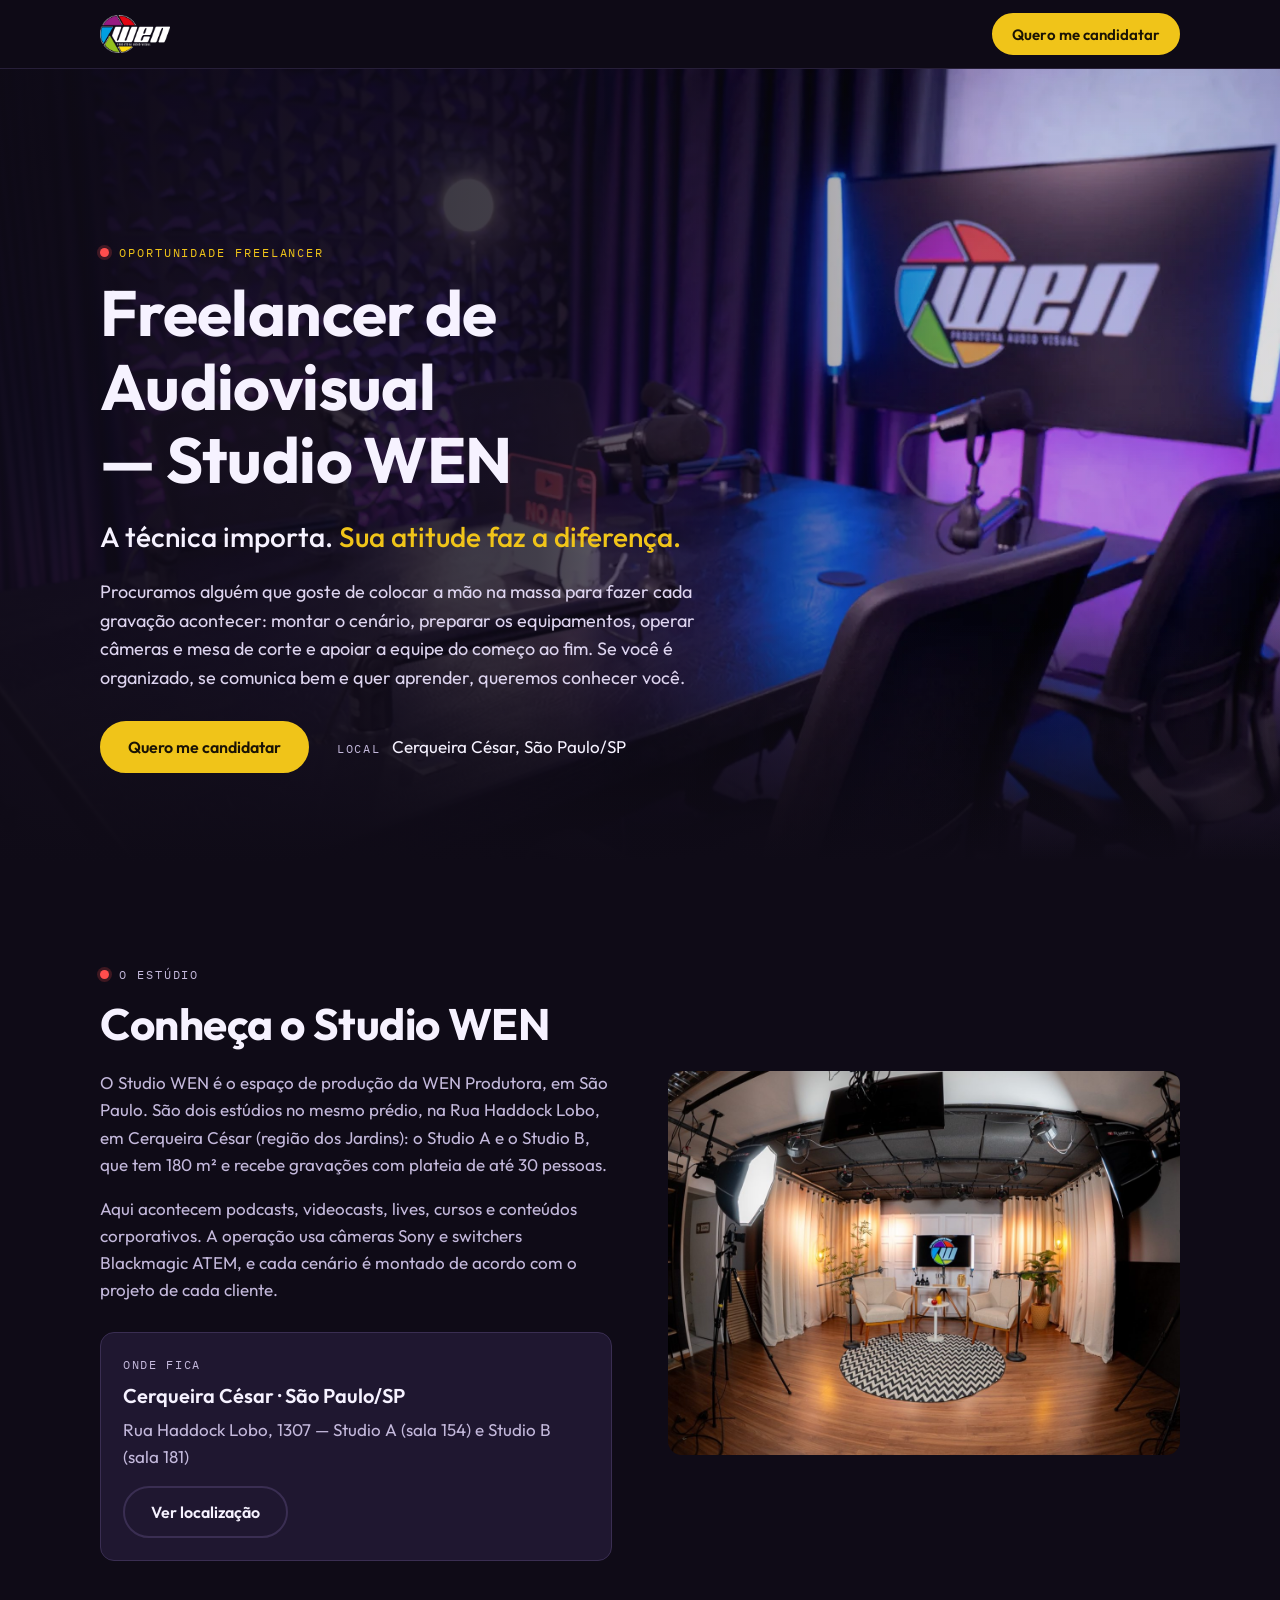
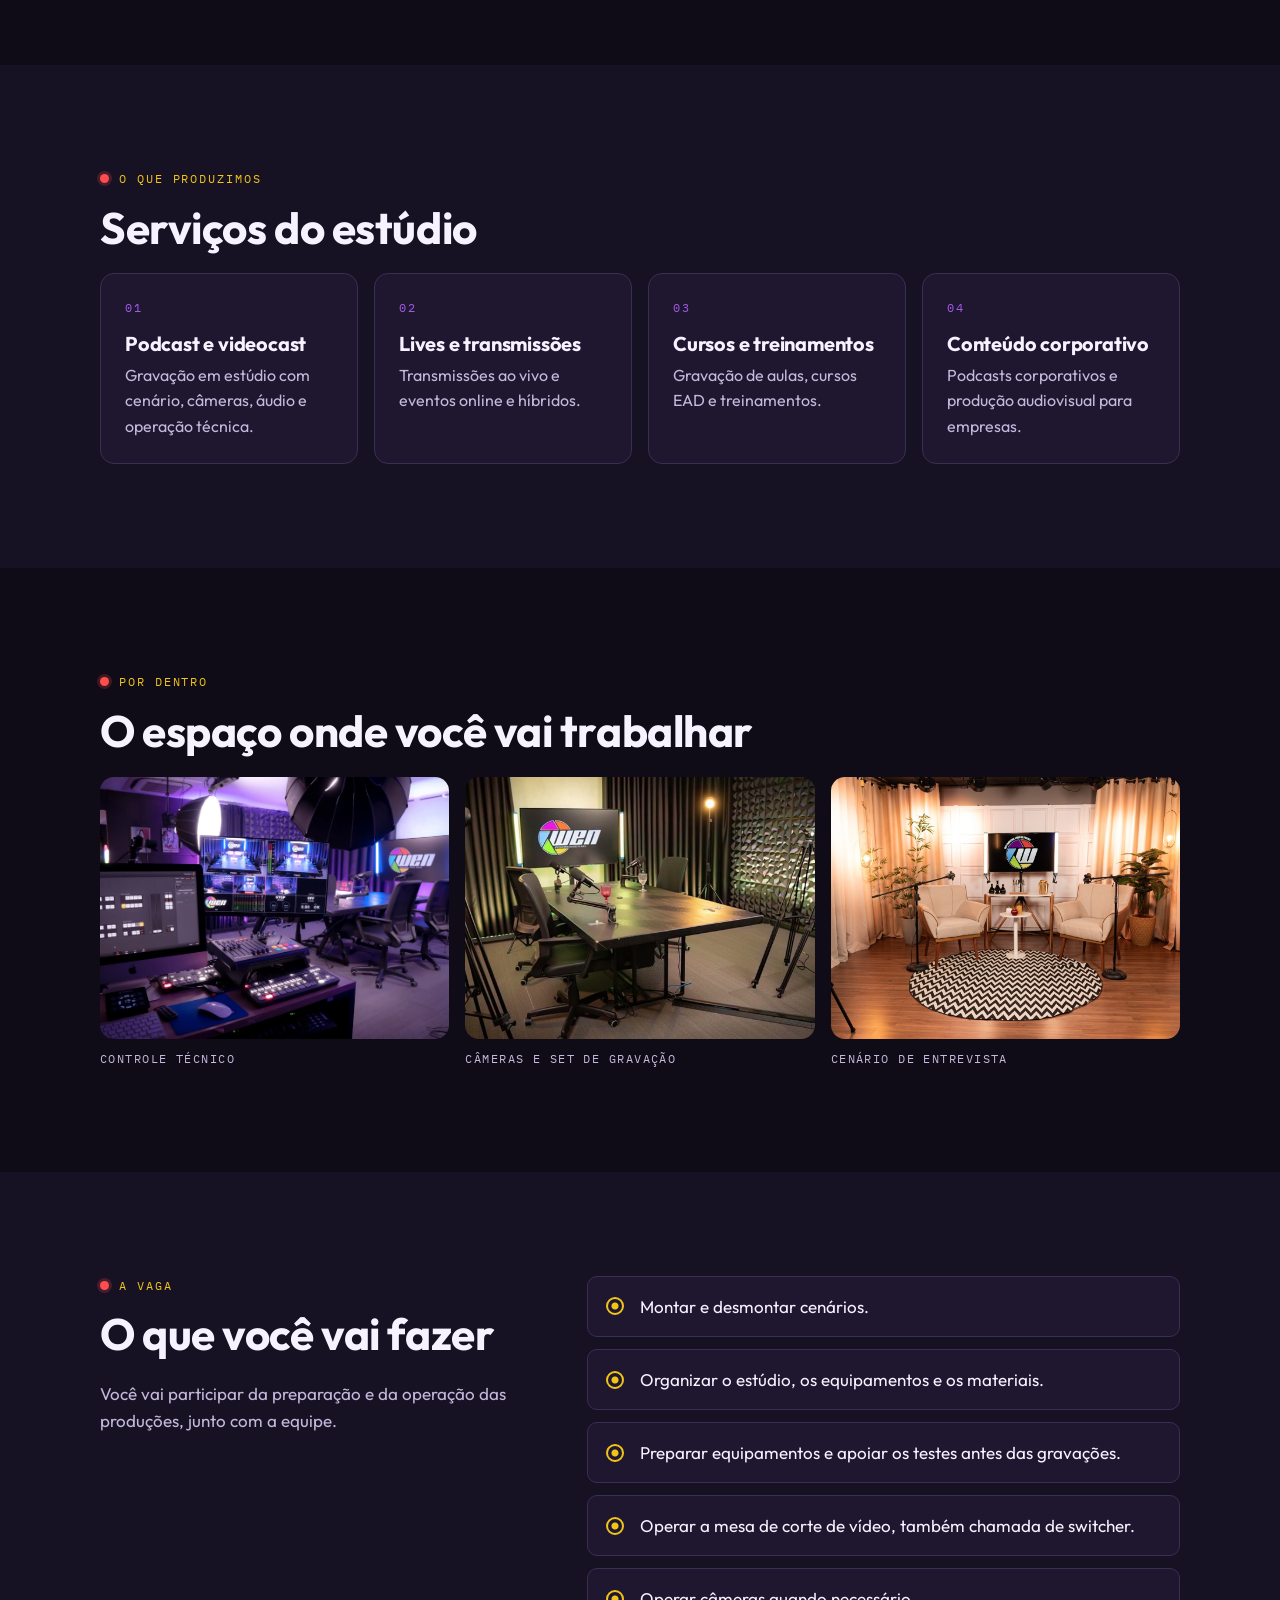
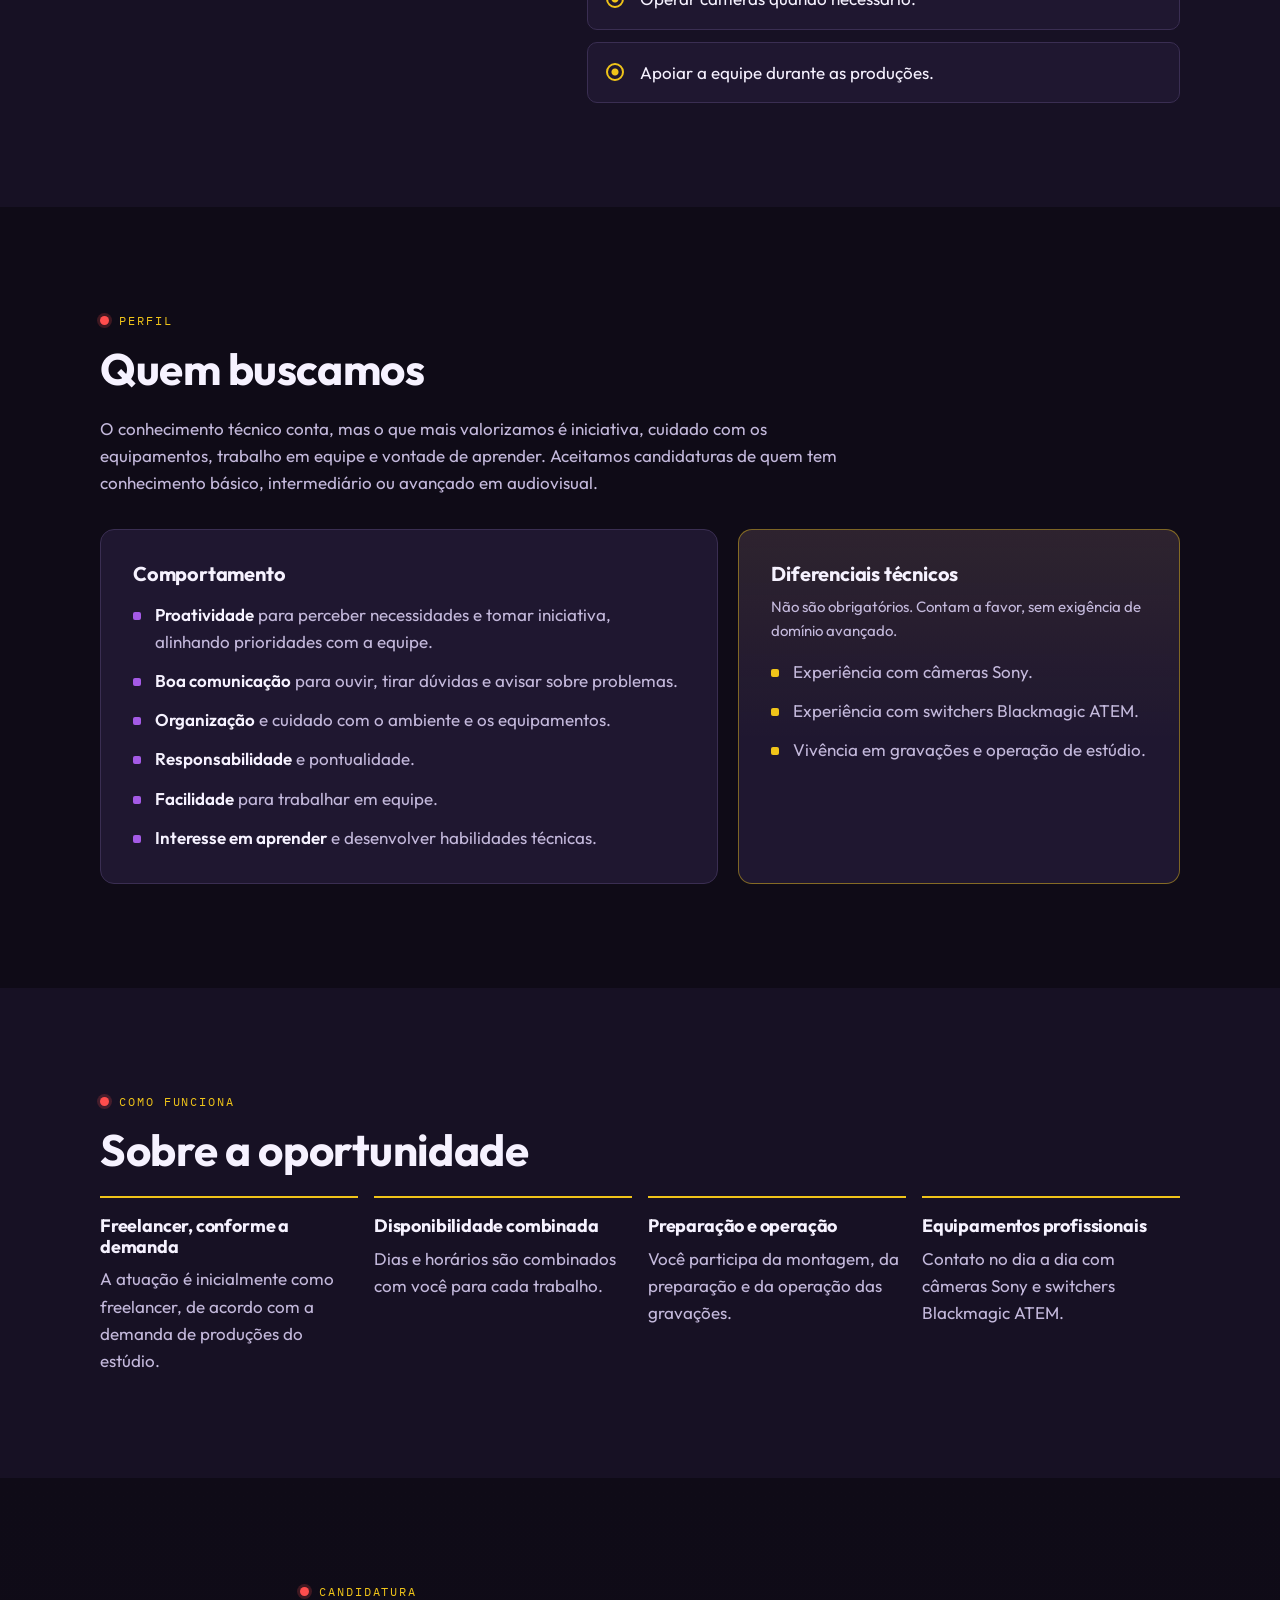
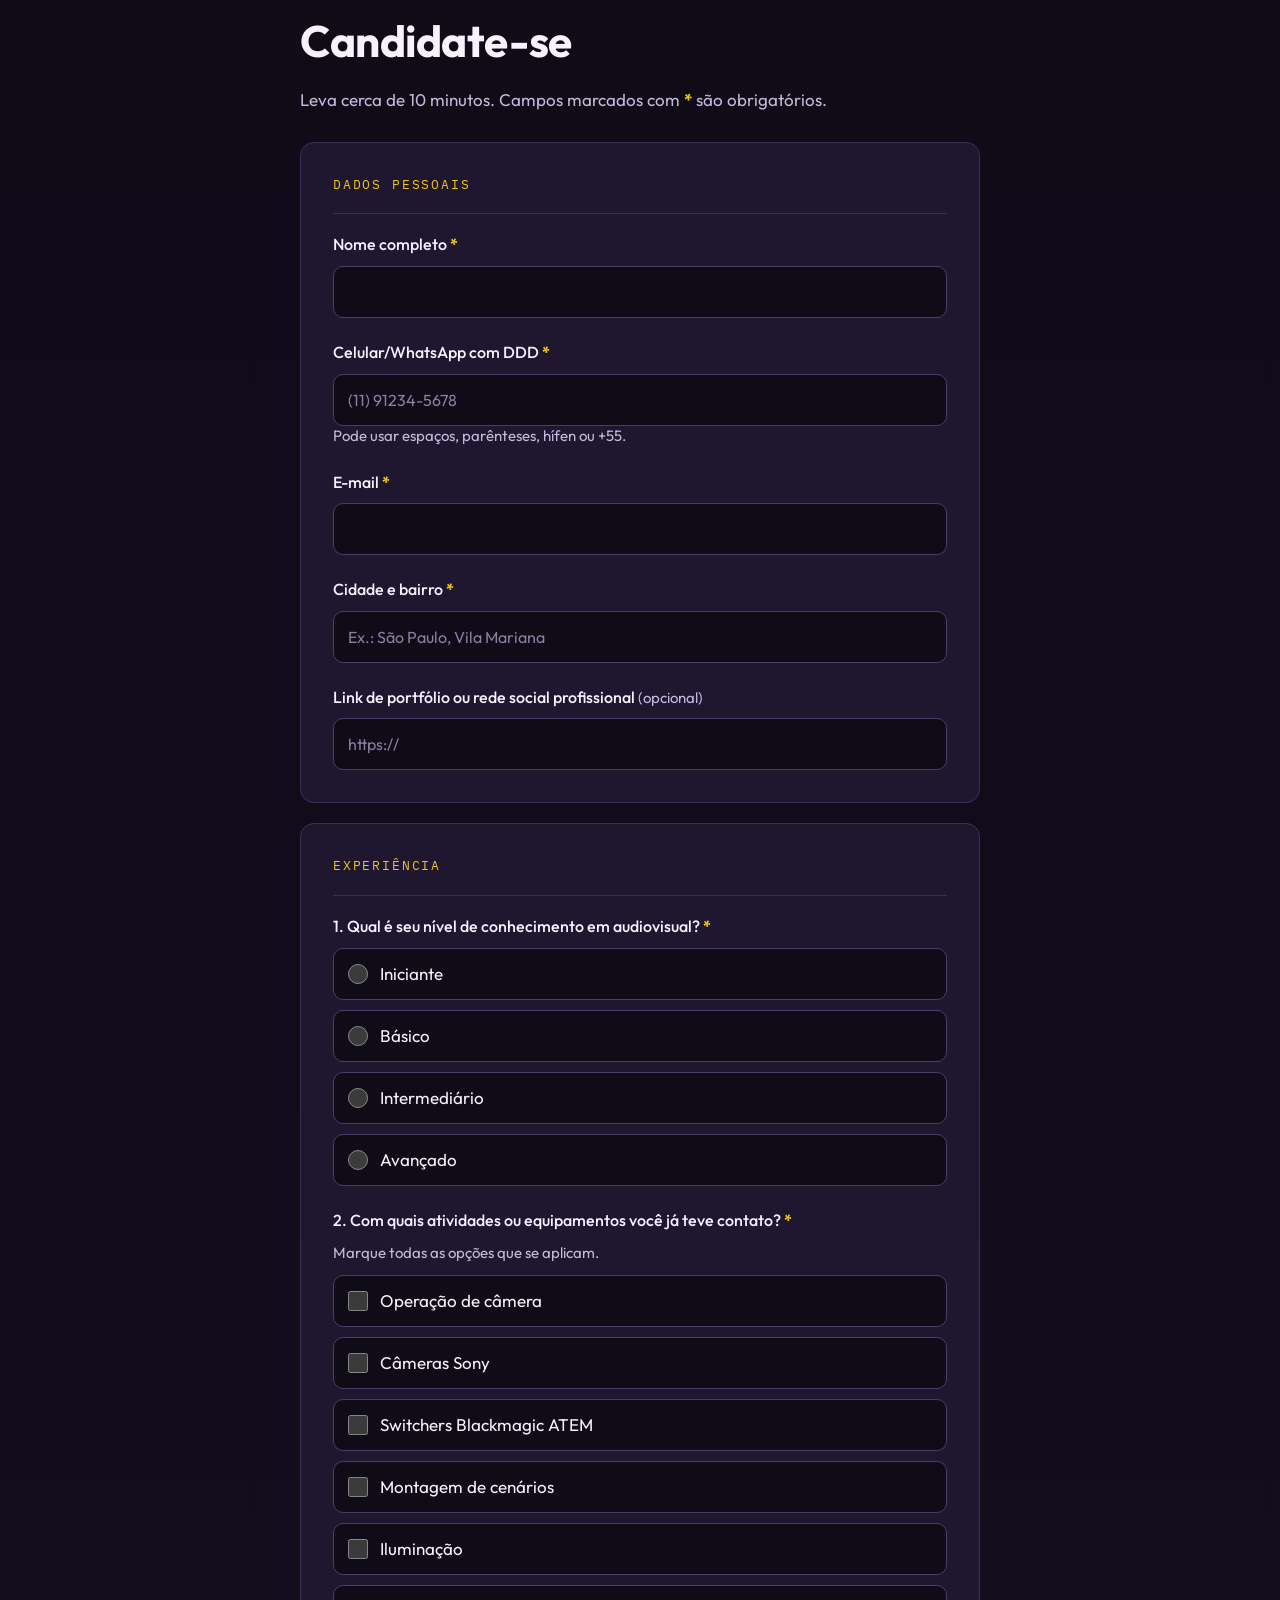
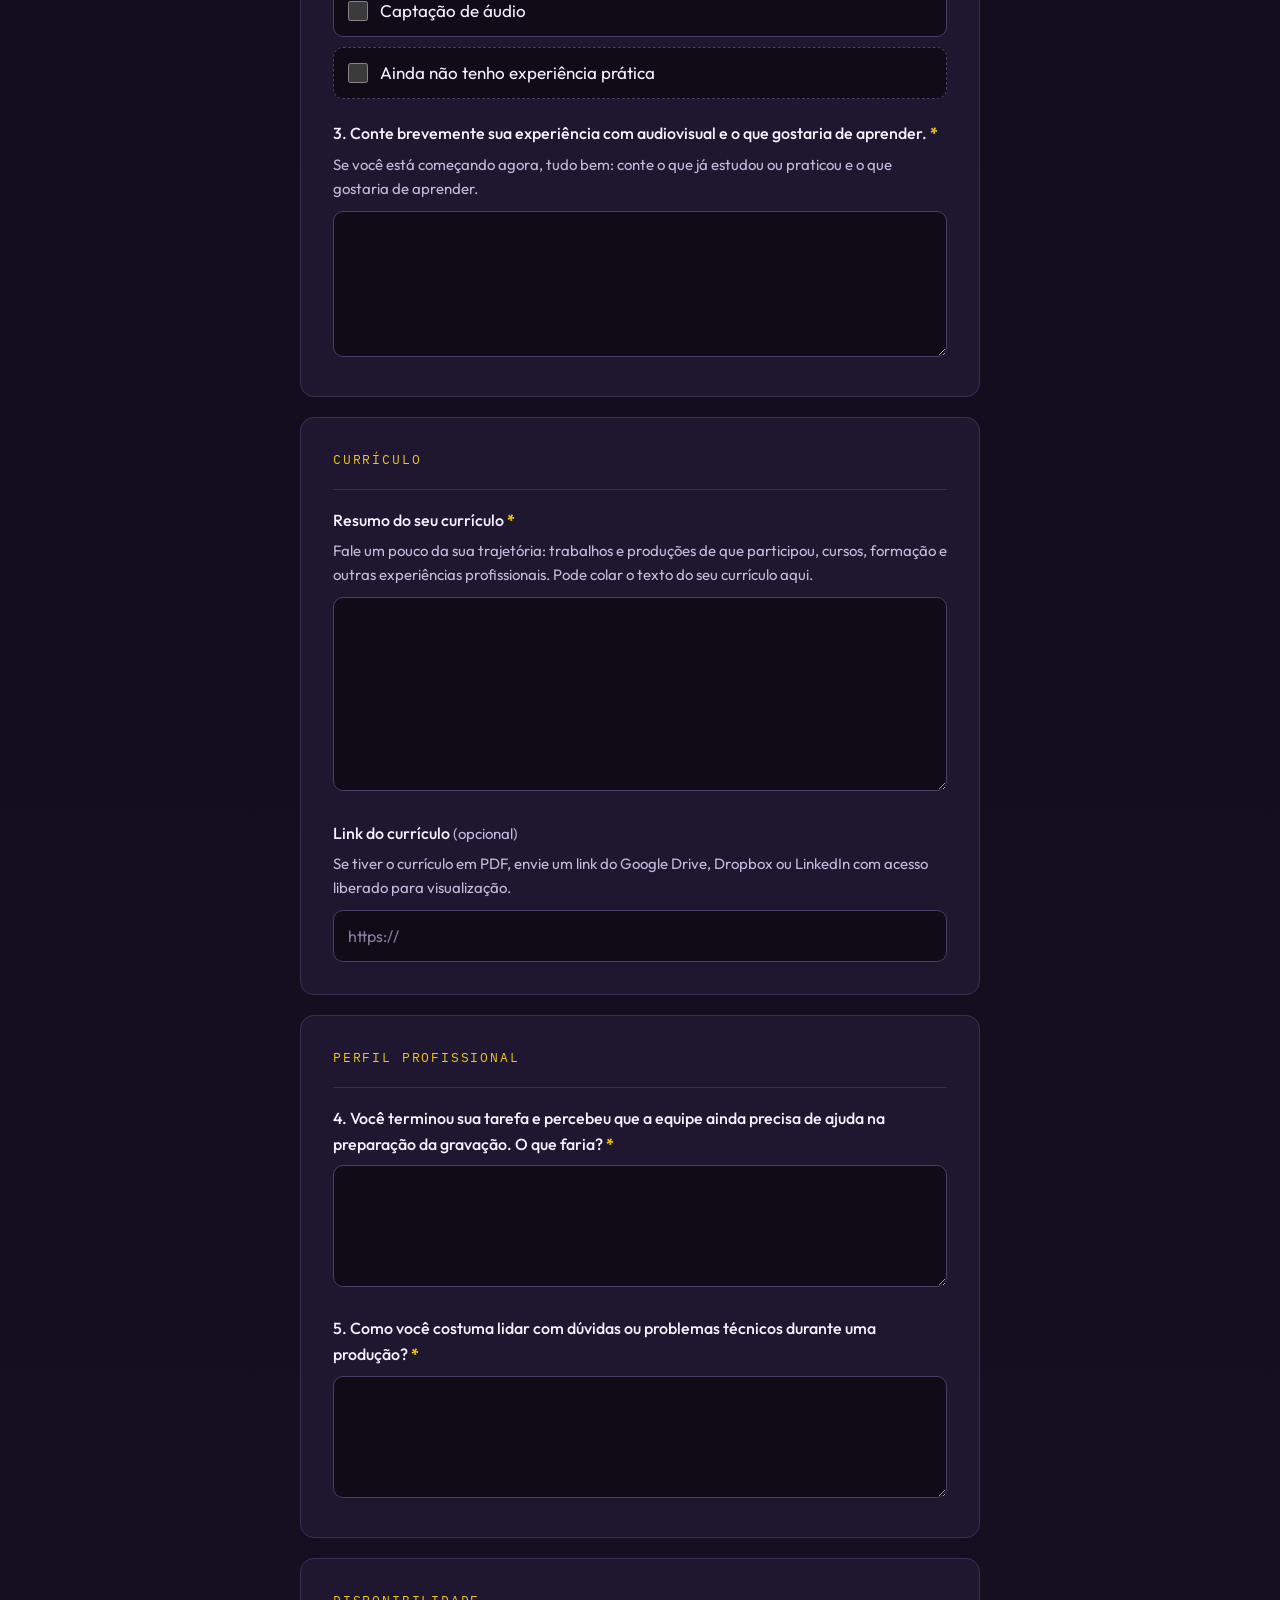
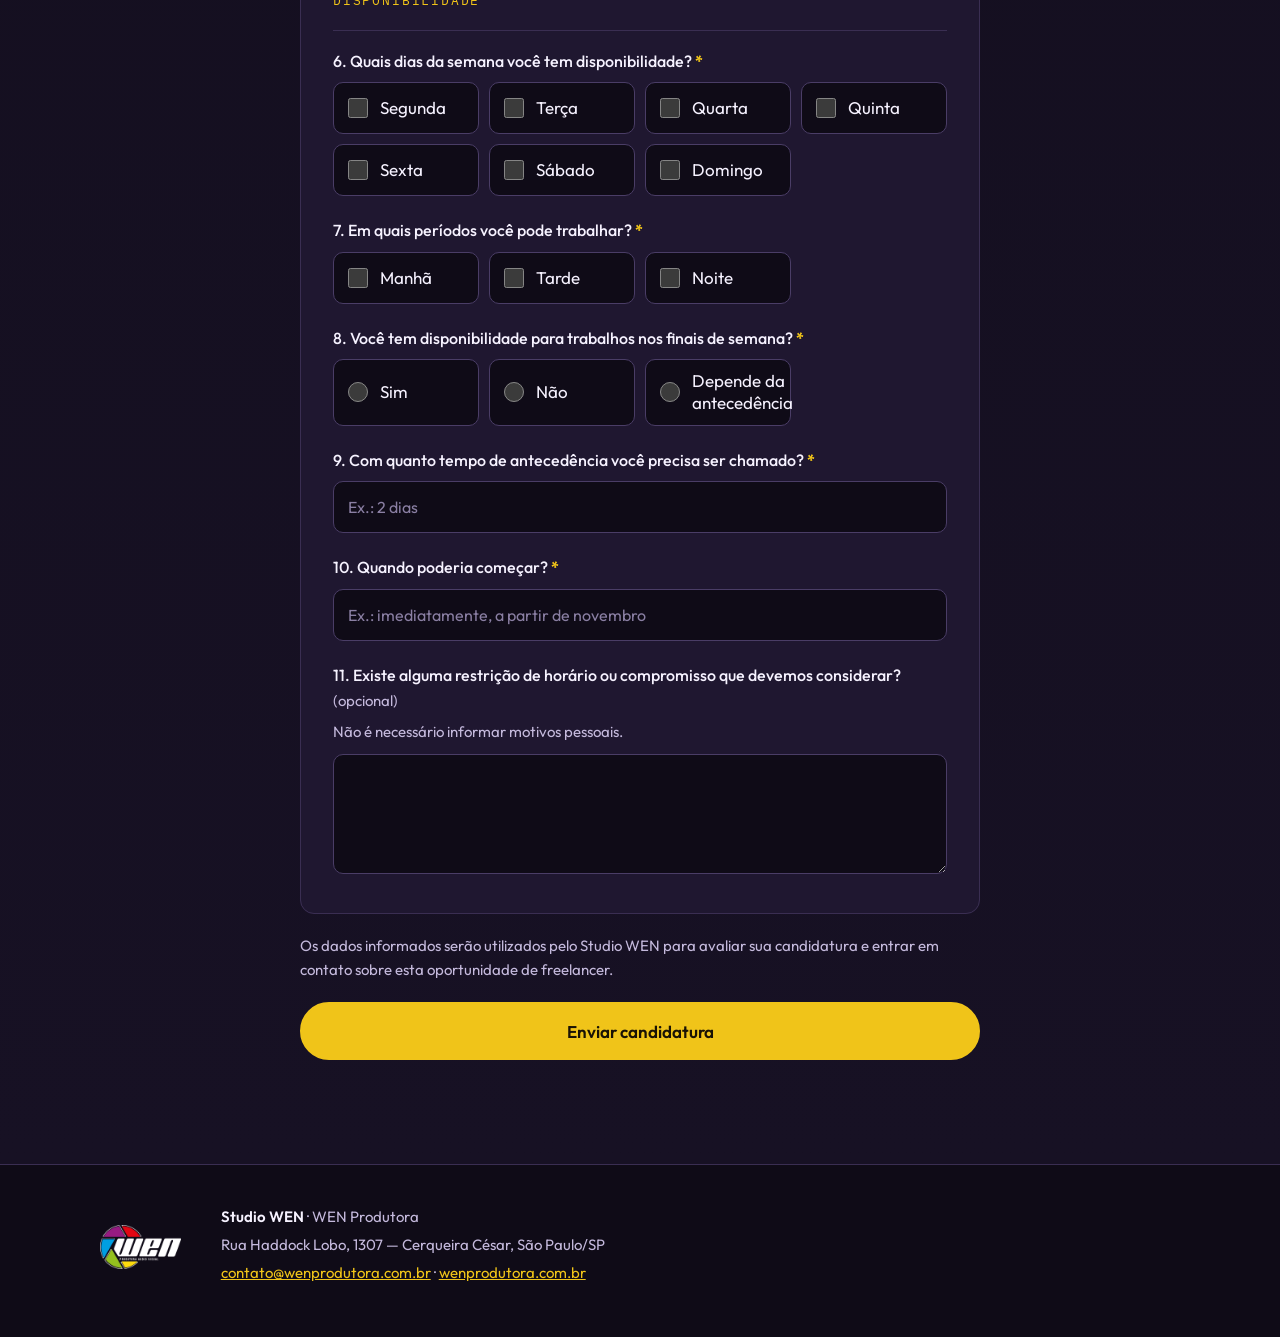
==== commit 69f6143b: "Remove menção ao ano de fundação Co-Authored-By: Claude Opus 5.5 <noreply@anthropic.com>" ====
--- a/index.html
+++ b/index.html
@@ -12,7 +12,8 @@
   <meta property="og:locale" content="pt_BR">
   <meta property="og:title" content="Freelancer de Audiovisual — Studio WEN">
   <meta property="og:description" content="A técnica importa. Sua atitude faz a diferença. Oportunidade freelancer no Studio WEN, em São Paulo.">
-  <meta property="og:image" content="assets/studio-principal.webp">
+  <meta property="og:image" content="https://willianwiab.github.io/recrutamento-studio-wen/assets/studio-principal.webp">
+  <meta property="og:url" content="https://willianwiab.github.io/recrutamento-studio-wen/">
   <meta name="twitter:card" content="summary_large_image">
 
   <link rel="icon" type="image/png" href="assets/favicon.png">
@@ -66,7 +67,7 @@
           <p class="eyebrow">O estúdio</p>
           <h2 id="titulo-estudio">Conheça o Studio WEN</h2>
           <p>
-            O Studio WEN é o espaço de produção da WEN Produtora, que grava em São Paulo desde 2004.
+            O Studio WEN é o espaço de produção da WEN Produtora, em São Paulo.
             São dois estúdios no mesmo prédio, na Rua Haddock Lobo, em Cerqueira César (região dos Jardins):
             o Studio A e o Studio B, que tem 180 m² e recebe gravações com plateia de até 30 pessoas.
           </p>
@@ -442,7 +443,7 @@
     <div class="wrap footer-inner">
       <img src="assets/logo-wen.webp" alt="WEN" width="400" height="218" loading="lazy" class="footer-logo">
       <div class="footer-text">
-        <p><strong>Studio WEN</strong> · WEN Produtora, desde 2004</p>
+        <p><strong>Studio WEN</strong> · WEN Produtora</p>
         <p>Rua Haddock Lobo, 1307 — Cerqueira César, São Paulo/SP</p>
         <p>
           <a href="mailto:contato@wenprodutora.com.br">contato@wenprodutora.com.br</a>
